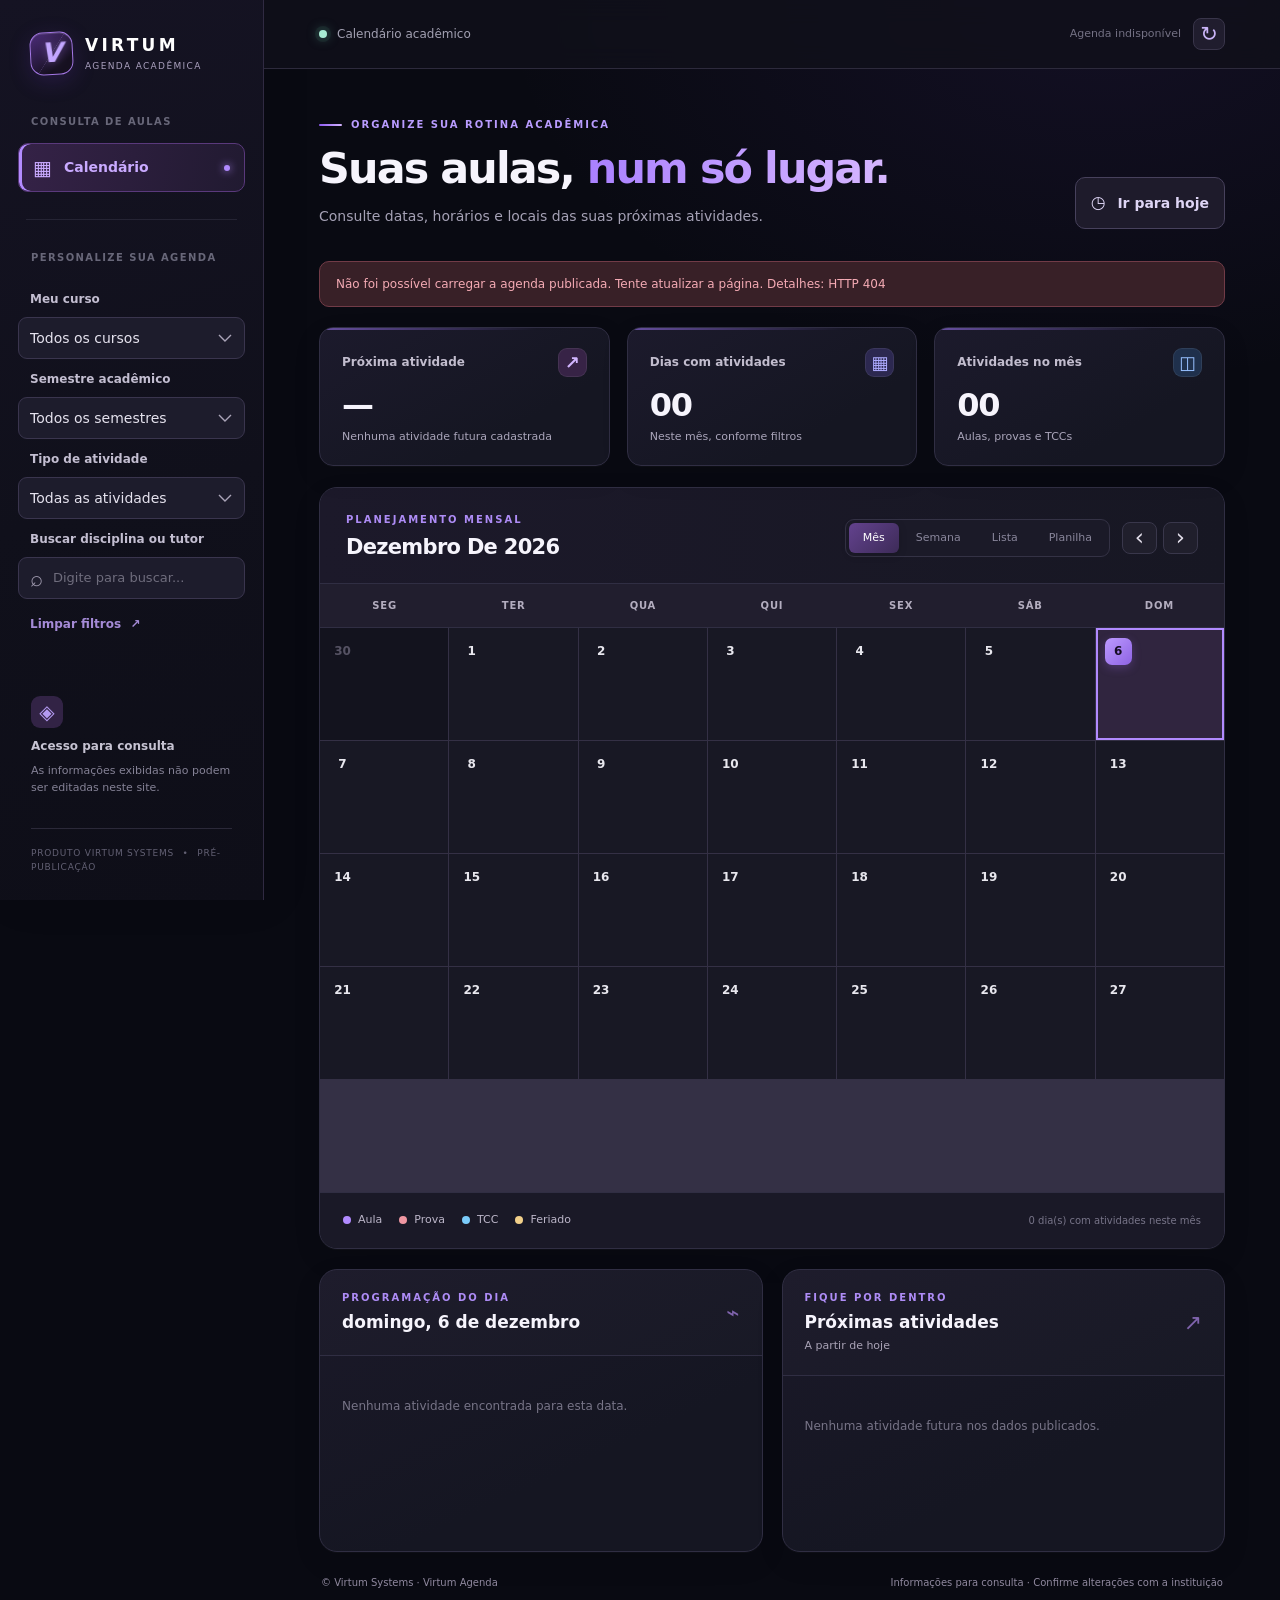
==== public/index.html @ 326546b8 "preparação para a publicação do site" ====
<!DOCTYPE html>
<html lang="pt-BR">
<head>
  <meta charset="UTF-8" />
  <meta name="viewport" content="width=device-width, initial-scale=1" />
  <meta name="theme-color" content="#10101c" />
  <meta name="description" content="Virtum Agenda: consulte suas aulas, provas e TCCs por curso, semestre e data." />
  <title>Virtum Agenda — Calendário Acadêmico</title>
  <link rel="stylesheet" href="assets/app.css?v=prepub-p1-20261112" />
  <script src="assets/app.js?v=prepub-p1-20261112" defer></script>
</head>
<body>
  <div class="app-shell">
    <aside class="sidebar">
      <a class="brand" href="./" aria-label="Virtum Agenda, início">
        <span class="brand-mark" aria-hidden="true"><span>V</span></span>
        <span class="brand-words"><strong>VIRTUM</strong><small>AGENDA ACADÊMICA</small></span>
      </a>
      <div class="side-caption">CONSULTA DE AULAS</div>
      <div class="nav-active"><span class="nav-icon">▦</span> Calendário <span class="nav-dot"></span></div>
      <div class="sidebar-divider"></div>
      <div class="side-caption">PERSONALIZE SUA AGENDA</div>
      <label class="field-label" for="curso">Meu curso</label>
      <select class="field-select" id="curso"><option value="">Todos os cursos</option></select>
      <label class="field-label" for="semestre">Semestre acadêmico</label>
      <select class="field-select" id="semestre"><option value="">Todos os semestres</option></select>
      <label class="field-label" for="tipo">Tipo de atividade</label>
      <select class="field-select" id="tipo">
        <option value="">Todas as atividades</option>
        <option value="aula">Aulas</option>
        <option value="prova">Provas</option>
        <option value="tcc">TCCs</option>
      </select>
      <label class="field-label" for="busca">Buscar disciplina ou tutor</label>
      <div class="search-wrap"><span aria-hidden="true">⌕</span><input id="busca" type="search" placeholder="Digite para buscar..." autocomplete="off" /></div>
      <button class="clear-filters" id="limpar" type="button">Limpar filtros <span>↗</span></button>
      <div class="sidebar-bottom">
        <div class="privacy-icon">◈</div>
        <strong>Acesso para consulta</strong>
        <span>As informações exibidas não podem ser editadas neste site.</span>
        <div class="powered">PRODUTO VIRTUM SYSTEMS <span>•</span> PRÉ-PUBLICAÇÃO</div>
      </div>
    </aside>

    <main class="main">
      <header class="topbar"><span><span class="live-indicator"></span> Calendário acadêmico</span><span class="topbar-right"><span id="atualizacao" role="status" aria-live="polite">Carregando agenda...</span><button type="button" id="atualizar-agora" class="refresh-btn" title="Atualizar agora" aria-label="Atualizar agenda agora">↻</button></span></header>
      <div class="content">
        <section class="intro">
          <div><div class="eyebrow"><span class="eyebrow-line"></span> ORGANIZE SUA ROTINA ACADÊMICA</div><h1>Suas aulas, <em>num só lugar.</em></h1><p>Consulte datas, horários e locais das suas próximas atividades.</p></div>
          <button class="today-btn" type="button" id="voltar-hoje"><span>◷</span> Ir para hoje</button>
        </section>
        <div id="demo-banner" class="demo-banner" hidden><span class="demo-symbol">ⓘ</span><span><strong>Modo demonstração.</strong> Esta versão de testes usa informações fictícias. Nenhum dado da faculdade foi publicado.</span></div>
        <div id="offline-banner" class="offline-banner" hidden role="status">Sem conexão no momento. Exibindo os últimos dados carregados nesta sessão.</div>
        <div id="error-banner" class="error-banner" hidden role="alert"></div>
        <section class="stats" aria-label="Resumo da agenda">
          <article class="stat"><div class="stat-title">Próxima atividade <span class="stat-icon purple">↗</span></div><div class="stat-value" id="proxima">—</div><div class="stat-sub" id="proxima-detalhe">Aguardando dados</div></article>
          <article class="stat"><div class="stat-title">Dias com atividades <span class="stat-icon violet">▦</span></div><div class="stat-value" id="dias-ativos">—</div><div class="stat-sub">Neste mês, conforme filtros</div></article>
          <article class="stat"><div class="stat-title">Atividades no mês <span class="stat-icon blue">◫</span></div><div class="stat-value" id="total-atividades">—</div><div class="stat-sub">Aulas, provas e TCCs</div></article>
        </section>
        <section class="calendar-card">
          <div class="calendar-toolbar">
            <div><div class="overline">PLANEJAMENTO MENSAL</div><h2 id="mes-titulo">Calendário</h2></div>
            <div class="calendar-controls">
              <div class="view-switch"><button type="button" class="active" data-view="calendario">Mês</button><button type="button" data-view="semana">Semana</button><button type="button" data-view="lista">Lista</button><button type="button" data-view="planilha">Planilha</button></div>
              <div class="month-nav"><button type="button" id="prev-month" aria-label="Mês anterior">‹</button><button type="button" id="next-month" aria-label="Próximo mês">›</button></div>
            </div>
          </div>
          <div id="calendar-container"><div class="weekdays"><span>SEG</span><span>TER</span><span>QUA</span><span>QUI</span><span>SEX</span><span>SÁB</span><span>DOM</span></div><div id="calendar-grid" class="calendar-grid" role="grid" aria-label="Calendário mensal"></div></div>
          <div id="week-container" class="week-container" hidden></div>
          <div id="list-container" class="list-container" hidden></div>
          <div id="sheet-container" class="sheet-container" hidden aria-label="Atividades em formato de planilha"></div>
          <div class="calendar-footer"><div class="legend"><span><i class="dot aula"></i> Aula</span><span><i class="dot prova"></i> Prova</span><span><i class="dot tcc"></i> TCC</span><span><i class="dot feriado"></i> Feriado</span></div><span id="month-info">Selecione um dia para ver detalhes</span></div>
        </section>
        <section class="bottom-panels">
          <article class="details-panel"><div class="panel-head"><div><div class="overline">PROGRAMAÇÃO DO DIA</div><h3 id="selected-title">Selecione uma data</h3></div><div class="panel-decoration">⌁</div></div><div id="day-details" class="day-details"><p class="muted">Selecione um dia com atividade.</p></div></article>
          <article class="upcoming-panel"><div class="panel-head"><div><div class="overline">FIQUE POR DENTRO</div><h3>Próximas atividades</h3><span class="upcoming-hint">A partir de hoje</span></div><div class="panel-decoration">↗</div></div><div id="upcoming" class="upcoming-list"><p class="muted">Aguardando dados...</p></div></article>
        </section>
        <footer class="footer"><span>© Virtum Systems · Virtum Agenda</span><span>Informações para consulta · Confirme alterações com a instituição</span></footer>
      </div>
    </main>
  </div>

  <dialog id="dia-dialog" class="disciplina-dialog" aria-labelledby="dia-titulo">
    <div class="disciplina-head"><div><p class="disciplina-eyebrow">TODAS AS ATIVIDADES DO DIA</p><h2 id="dia-titulo"></h2><p class="muted">Aulas, provas e TCCs de todos os tutores conforme os filtros gerais.</p></div><button id="dia-fechar" type="button" class="disciplina-close" aria-label="Fechar atividades do dia">✕</button></div>
    <div class="disciplina-toolbar"><span id="dia-contagem"></span><label for="dia-tutor-filtro">Tutor: <select id="dia-tutor-filtro" aria-label="Filtrar atividades por tutor"><option value="">Todos os tutores</option></select></label></div>
    <div id="dia-aulas" class="disciplina-aulas"></div>
  </dialog>
  <dialog id="disciplina-dialog" class="disciplina-dialog" aria-labelledby="disciplina-titulo">
    <div class="disciplina-head"><div><p class="disciplina-eyebrow">CRONOGRAMA DA DISCIPLINA</p><h2 id="disciplina-titulo"></h2><p id="disciplina-contexto" class="muted"></p></div><button id="disciplina-fechar" type="button" class="disciplina-close" aria-label="Fechar janela">✕</button></div>
    <div class="disciplina-toolbar"><span id="disciplina-contagem"></span><span>Somente leitura · Dados do Virtum Academy</span></div>
    <div id="disciplina-aulas" class="disciplina-aulas"></div>
  </dialog>
</body>
</html>
---- public/assets/app.css ----
:root{color-scheme:dark;--bg:#0b0b13;--side:#10101a;--surface:#151520;--surface2:#1b1b29;--stroke:#2c2b3b;--text:#f0eff8;--muted:#898899;--purple:#9f7aff;--deep-purple:#52329f;--blue:#76a6f7;--red:#f29ca2;--yellow:#f7cf7e;--radius:17px}*{box-sizing:border-box}body{margin:0;min-width:320px;background:var(--bg);color:var(--text);font:14px/1.5 Inter,ui-sans-serif,system-ui,-apple-system,"Segoe UI",sans-serif}button,input,select{font:inherit}button{cursor:pointer}button:focus-visible,input:focus-visible,select:focus-visible{outline:2px solid var(--purple);outline-offset:3px}[hidden]{display:none!important}.app-shell{display:flex;min-height:100vh}.sidebar{width:264px;flex:0 0 264px;background:var(--side);border-right:1px solid #242331;display:flex;flex-direction:column;padding:32px 18px 26px;min-height:100vh}.brand{display:flex;align-items:center;gap:12px;padding:0 12px 43px;text-decoration:none;color:#fff}.brand-mark{width:43px;height:43px;border:1px solid #6c4da8;border-radius:12px;background:radial-gradient(circle at 70% 15%,#6544a6,#20132e 75%);display:grid;place-items:center;font-size:27px;font-weight:900;font-style:italic;color:#c3a6ff;box-shadow:0 0 23px #8b58ef22}.brand-words{display:flex;flex-direction:column;line-height:1.15;letter-spacing:2.2px}.brand-words strong{font-size:17px;letter-spacing:3px}.brand-words small{margin-top:5px;color:#9b91af;font-size:9px;letter-spacing:1.35px}.side-caption{color:#686779;font-size:10px;font-weight:750;letter-spacing:1.4px;padding:0 13px;margin-bottom:14px}.nav-active{display:flex;align-items:center;gap:12px;padding:13px 14px;border-radius:10px;background:#281d3e;color:#c9aaff;font-weight:650;border:1px solid #45315c}.nav-icon{font-size:20px;line-height:1}.nav-dot{margin-left:auto;width:6px;height:6px;border-radius:100%;background:var(--purple);box-shadow:0 0 9px var(--purple)}.sidebar-divider{border-top:1px solid #252434;margin:27px 8px 30px}.field-label{display:block;font-size:12px;font-weight:650;color:#b9b7c5;margin:11px 12px 9px}.field-select,.search-wrap{width:100%;background:#1b1b28;border:1px solid #333144;color:#e5e2ee;border-radius:9px;min-height:42px;padding:0 11px;outline:none}.field-select{appearance:none;background-image:url("data:image/svg+xml,%3Csvg width='14' height='8' xmlns='http://www.w3.org/2000/svg'%3E%3Cpath d='m1 1 6 6 6-6' fill='none' stroke='%23aaa4b8' stroke-width='1.4'/%3E%3C/svg%3E");background-repeat:no-repeat;background-position:right 12px center;padding-right:31px}.search-wrap{display:flex;align-items:center;gap:8px}.search-wrap span{color:#9e98ad;font-size:22px}.search-wrap input{width:100%;background:transparent;border:0;color:#fff;min-height:40px;outline:none;font-size:12px}.search-wrap input::placeholder{color:#6f6d7d}.clear-filters{border:0;background:none;color:#a58bd7;text-align:left;padding:16px 12px;font-size:12px;font-weight:600}.clear-filters span{margin-left:5px}.sidebar-bottom{margin-top:auto;padding:20px 13px 0;display:flex;flex-direction:column;gap:7px;color:#858296}.privacy-icon{height:32px;width:32px;border-radius:9px;background:#322345;color:#b39af1;display:grid;place-items:center;font-size:20px;margin-bottom:2px}.sidebar-bottom strong{font-size:12px;color:#c6c3d2}.sidebar-bottom>span{font-size:11px;line-height:1.6}.powered{border-top:1px solid #2b2939;padding-top:18px;margin-top:24px;font-size:9px;letter-spacing:.75px;color:#626073}.powered span{padding:0 5px}.main{min-width:0;flex:1}.topbar{height:69px;border-bottom:1px solid #242331;display:flex;align-items:center;justify-content:space-between;padding:0 clamp(20px,4.3vw,70px);color:#a2a0b2;font-size:12px;background:#0e0e17}.topbar>span:first-child{display:flex;align-items:center;gap:10px}.live-indicator{width:8px;height:8px;border-radius:50%;display:inline-block;background:#9d7ff4;box-shadow:0 0 10px #af8cfa80}.topbar-right{font-size:11px;color:#747184}.content{max-width:1510px;margin:0 auto;padding:44px clamp(20px,4.3vw,70px) 20px}.intro{display:flex;gap:24px;align-items:flex-end;justify-content:space-between;margin-bottom:29px}.eyebrow,.overline{font-size:10px;letter-spacing:2px;font-weight:700;color:#9d7bf1}.intro h1{font-size:clamp(27px,3.35vw,43px);letter-spacing:-1.6px;line-height:1.2;margin:11px 0}.intro h1 em{font-style:normal;color:#ad8bff}.intro p{color:var(--muted);margin:0;font-size:13px}.today-btn{border:1px solid #47415c;border-radius:10px;background:#1e1b2b;color:#ded5f5;font-weight:650;padding:12px 15px;white-space:nowrap}.today-btn span{font-size:17px;padding-right:7px}.today-btn:hover,.month-nav button:hover,.view-switch button:hover{background:#2b2340}.demo-banner,.error-banner{display:flex;align-items:center;gap:12px;border-radius:10px;margin-bottom:20px;padding:13px 16px;background:#30291b;color:#eed6a9;border:1px solid #56432a;font-size:12px}.demo-symbol{font-size:20px}.error-banner{background:#382027;color:#f4aab4;border-color:#713b47}.stats{display:grid;grid-template-columns:repeat(3,minmax(0,1fr));gap:17px;margin-bottom:21px}.stat{border:1px solid var(--stroke);background:var(--surface);border-radius:14px;padding:20px 22px;min-width:0}.stat-title{display:flex;align-items:center;justify-content:space-between;color:#aaa8b8;font-weight:550;font-size:12px;gap:8px}.stat-icon{height:29px;width:29px;border-radius:9px;display:grid;place-items:center;font-size:18px}.stat-icon.purple{color:#d2b5ff;background:#372346}.stat-icon.violet{color:#aeabff;background:#2c2850}.stat-icon.blue{color:#97c0ff;background:#1f304c}.stat-value{font-size:29px;line-height:1.25;font-weight:750;margin-top:8px;letter-spacing:-1px}.stat-sub{font-size:11px;color:#898699;margin-top:4px;white-space:nowrap;overflow:hidden;text-overflow:ellipsis}.calendar-card,.details-panel,.upcoming-panel{border:1px solid var(--stroke);border-radius:var(--radius);background:var(--surface);overflow:hidden}.calendar-toolbar{display:flex;align-items:center;justify-content:space-between;gap:18px;padding:24px 26px 19px}.calendar-toolbar h2{margin:5px 0 0;font-size:21px;letter-spacing:-.55px;text-transform:capitalize}.calendar-controls{display:flex;align-items:center;gap:12px}.view-switch{border:1px solid #343245;border-radius:9px;padding:3px;display:flex;gap:2px;background:#1b1a28}.view-switch button{border:0;background:transparent;color:#89869b;padding:7px 14px;border-radius:6px;font-size:11px}.view-switch button.active{background:#44305e;color:#e6d7ff}.month-nav{display:flex;gap:6px}.month-nav button{height:32px;width:35px;border-radius:8px;border:1px solid #39374b;background:#201f2c;color:#e3dfeb;font-size:23px;line-height:1}.weekdays{display:grid;grid-template-columns:repeat(7,minmax(0,1fr));text-align:center;background:#1c1b2a;border-top:1px solid var(--stroke);border-bottom:1px solid var(--stroke)}.weekdays span{padding:14px 3px;color:#858397;font-size:10px;font-weight:750;letter-spacing:.8px}.calendar-grid{display:grid;grid-template-columns:repeat(7,minmax(0,1fr));grid-auto-rows:minmax(112px,auto);background:#2a2937;gap:1px}.day{background:#151520;padding:10px 9px 8px;min-width:0;border:0;display:flex;flex-direction:column;gap:5px;text-align:left;transition:background .15s;position:relative;color:#e8e7ee}.day:hover{background:#242234}.day.outside{background:#11111a;color:#555263}.day.selected{background:#29213c;box-shadow:inset 0 0 0 1px #8062bc}.day.today .day-num{background:#9d7cf4;color:#110f19}.day-num{display:grid;place-items:center;width:27px;height:27px;border-radius:7px;font-size:12px;font-weight:700}.day-entries{display:flex;flex-direction:column;gap:4px;min-width:0;width:100%}.event-chip{display:block;min-width:0;width:100%;overflow:hidden;text-overflow:ellipsis;white-space:nowrap;border-left:3px solid transparent;padding:3px 6px 3px 7px;border-radius:4px;font-size:10px;line-height:1.4;font-weight:620}.event-chip.aula{background:#302445;color:#c6a7ff;border-color:#a47df5}.event-chip.prova{background:#40272f;color:#f8b3b9;border-color:#eb8a97}.event-chip.tcc{background:#1d3542;color:#a4dafa;border-color:#69badf}.event-chip.feriado{background:#493d25;color:#f3d596;border-color:#d6b36b}.more-chip{font-size:10px;color:#9a95aa;padding-left:5px}.calendar-footer{min-height:56px;padding:12px 23px;display:flex;align-items:center;justify-content:space-between;gap:16px;border-top:1px solid var(--stroke);flex-wrap:wrap}.legend{display:flex;gap:17px;align-items:center;flex-wrap:wrap}.legend span{display:flex;align-items:center;gap:7px;font-size:10px;color:#a3a0b1}.dot{height:7px;width:7px;border-radius:50%;background:var(--purple);display:inline-block}.dot.prova{background:#ef96a1}.dot.tcc{background:#7acbfa}.dot.feriado{background:#f2d08a}#month-info{color:#777488;font-size:10px}.bottom-panels{display:grid;grid-template-columns:1fr 1fr;gap:19px;margin-top:20px}.panel-head{display:flex;justify-content:space-between;align-items:center;border-bottom:1px solid var(--stroke);padding:20px 22px}.panel-head h3{font-size:16px;margin:5px 0 0}.panel-decoration{font-size:22px;color:#8064ae}.day-details,.upcoming-list{padding:9px 19px 17px;min-height:175px}.muted{color:#777487;font-size:12px;padding:20px 3px}.item{padding:14px 4px;display:flex;align-items:flex-start;gap:12px}.item+.item{border-top:1px solid #292735}.item-icon{display:grid;place-items:center;width:34px;height:34px;flex:0 0 34px;border-radius:10px;background:#322641;color:#cba8ff;font-size:15px;font-weight:bold}.item-icon.prova{background:#45252e;color:#fab2bc}.item-icon.tcc{background:#233c46;color:#a4e6ff}.item-body{min-width:0;flex:1}.item-title{font-weight:700;font-size:12px;color:#f2f0f7;line-height:1.4}.item-meta{color:#8c899c;font-size:11px;margin-top:3px;line-height:1.55}.item-tag{display:inline-block;border:1px solid #463954;border-radius:5px;color:#b9a1e4;padding:2px 6px;margin-top:6px;font-size:10px}.item-action{border:0;background:transparent;color:#a58add;padding:4px;line-height:1;font-size:19px}.upcoming-date{font-weight:700;color:#a792da;white-space:nowrap;font-size:11px}.list-container{min-height:200px;padding:0 23px 20px}.list-date{padding:15px 3px 6px;font-size:11px;letter-spacing:1px;font-weight:800;color:#a78ddd;text-transform:uppercase}.list-date+div{border-top:0}.list-container .item{border-bottom:1px solid #292735;padding:14px 4px}.empty{text-align:center;color:#8d8a9c;font-size:12px;padding:45px 10px}.empty strong{display:block;color:#c1bdcf;margin-top:7px;font-size:13px}.footer{display:flex;justify-content:space-between;gap:20px;padding:23px 2px 4px;font-size:10px;color:#5e5b70}@media(max-width:1190px){.sidebar{width:225px;flex-basis:225px}.content{padding:30px 24px 18px}.topbar{padding:0 24px}.calendar-grid{grid-auto-rows:minmax(103px,auto)}.stat{padding:17px}.bottom-panels{gap:13px}}@media(max-width:850px){.app-shell{display:block}.sidebar{width:auto;min-height:0;padding:15px 20px;display:grid;grid-template-columns:repeat(4,minmax(0,1fr));gap:10px;align-items:end}.brand{grid-column:1/-1;padding:3px 0 9px}.nav-active,.side-caption,.sidebar-divider,.sidebar-bottom,.clear-filters{display:none}.field-label{display:none}.field-select,.search-wrap{width:100%}.topbar{height:50px}.content{padding:25px 18px}.intro h1{font-size:31px}.calendar-grid{grid-auto-rows:minmax(99px,auto)}}@media(max-width:610px){.sidebar{grid-template-columns:repeat(2,minmax(0,1fr))}.topbar-right{font-size:9px}.intro{align-items:flex-start}.intro h1{font-size:27px;letter-spacing:-.8px}.intro p{font-size:12px}.today-btn{padding:9px 9px;font-size:11px}.stats{grid-template-columns:repeat(3,minmax(0,1fr));gap:7px}.stat{padding:12px 10px}.stat-title{font-size:10px}.stat-icon{display:none}.stat-value{font-size:22px}.stat-sub{white-space:normal;font-size:10px;line-height:1.3}.calendar-toolbar{padding:19px 13px 15px;gap:8px}.calendar-toolbar h2{font-size:17px}.calendar-controls{gap:6px}.month-nav button{width:27px;height:29px}.view-switch button{padding:6px 8px}.weekdays span{font-size:9px;padding:12px 0}.calendar-grid{grid-auto-rows:minmax(67px,auto)}.day{padding:5px 3px;gap:3px}.day-num{height:23px;width:23px;font-size:10px}.event-chip{font-size:9px;padding:2px 3px;border-left-width:2px}.more-chip{font-size:9px}.bottom-panels{grid-template-columns:1fr}.calendar-footer{padding:12px 10px}.legend{gap:8px}.footer{flex-direction:column;gap:5px}.demo-banner{font-size:11px}}

/* HF3: polimento de usabilidade, foco e responsividade */
.topbar-right{display:flex;align-items:center;gap:12px;min-width:0}
#atualizacao{overflow:hidden;text-overflow:ellipsis;white-space:nowrap}
.refresh-btn{border:1px solid #39354a;border-radius:8px;background:#201d2e;color:#c9b4f7;width:32px;height:32px;flex:0 0 32px;font-size:21px;line-height:1;transition:background .15s}
.refresh-btn:hover{background:#332849}.refresh-btn.refreshing{opacity:.55;cursor:wait}
.offline-banner{border:1px solid #65522e;background:#32291b;color:#f0d8a6;border-radius:10px;padding:12px 15px;margin-bottom:18px;font-size:12px}
.day:focus-visible,.item-action:focus-visible,.refresh-btn:focus-visible{outline:2px solid #c8a9ff;outline-offset:-2px}
.item-action:hover{background:#322842;border-radius:7px}
.day.selected .day-num{font-weight:900}
@media(max-width:610px){.topbar-right{gap:5px;max-width:54%}.refresh-btn{width:29px;height:29px;flex-basis:29px}.calendar-grid{grid-auto-rows:minmax(72px,auto)}.day-entries{gap:2px}.event-chip{font-size:0;line-height:0;height:5px;width:19px;border:0;border-radius:5px;padding:0;background:#a47df5}.event-chip.prova{background:#eb8a97}.event-chip.tcc{background:#69badf}.event-chip.feriado{background:#d6b36b}.more-chip{font-size:9px}.day.selected{box-shadow:inset 0 0 0 2px #a58af5}.item-action{min-width:36px;min-height:36px}}
@media(prefers-reduced-motion:reduce){*,*::before,*::after{transition:none!important;animation:none!important}}


/* Fase 2 — identidade visual e refinamento de superfícies, sem alterar o funcionamento */
:root{--bg:#090a12;--side:#10101c;--surface:#151622;--surface2:#1c1d2c;--stroke:#302e43;--purple:#b18aff;--text:#f6f4fc;--muted:#a5a1b5;--radius:18px}
html{scroll-behavior:smooth}body{background:radial-gradient(ellipse 55% 28% at 86% 0%,rgba(93,55,166,.12),transparent 85%),var(--bg);-webkit-font-smoothing:antialiased}
.sidebar{background:linear-gradient(165deg,#151323 0%,#10101b 55%,#0e0e18 100%);border-right-color:#302a42;box-shadow:8px 0 40px #00000014}
.brand{padding-bottom:39px}.brand-mark{position:relative;isolation:isolate;overflow:hidden;border:1px solid #a477e5;background:linear-gradient(145deg,#4d2d7b,#161020 75%);box-shadow:0 6px 22px #6d3bc036,inset 0 1px #ffffff27;border-radius:13px;transform:rotate(-3deg)}.brand-mark::before{content:"";position:absolute;inset:-18px 20px;transform:rotate(35deg);background:linear-gradient(90deg,transparent,#c5a5ff3b,transparent);z-index:-1}.brand-mark span{filter:drop-shadow(0 0 5px #bd96ff55)}
.brand-words strong{font-weight:850;letter-spacing:3.3px}.brand-words small{color:#aaa0be}.nav-active{background:linear-gradient(100deg,#352247,#211a31);border-color:#5a397c;box-shadow:inset 3px 0 #b38bff}
.field-label{color:#c3bed1}.field-select,.search-wrap{border-color:#3a354e;background-color:#1d1c2c;transition:border-color .18s,box-shadow .18s,background-color .18s}.field-select:hover,.search-wrap:hover{border-color:#675381}.field-select:focus,.search-wrap:focus-within{border-color:#aa85e8;box-shadow:0 0 0 3px #9f78ff20}.search-wrap input{font-size:13px}.clear-filters{transition:color .15s,transform .15s}.clear-filters:hover{color:#e0cfff;transform:translateX(3px)}
.topbar{background:#10101bcf;backdrop-filter:blur(12px);border-color:#2d2a3c}.live-indicator{background:#a7ebd3;box-shadow:0 0 0 4px #64b89c16,0 0 12px #73dbb588}.refresh-btn{transition:background .2s,transform .2s}.refresh-btn:hover{transform:rotate(25deg);background:#3d2b55}
.content{padding-top:48px}.intro{position:relative;margin-bottom:32px}.eyebrow{display:flex;align-items:center;gap:9px;color:#b99cff}.eyebrow-line{width:23px;height:2px;border-radius:3px;background:linear-gradient(90deg,#8e5bf2,#d4b5ff)}.intro h1{font-weight:800;letter-spacing:-1.9px}.intro h1 em{background:linear-gradient(95deg,#a980ff,#d7b7ff);background-clip:text;-webkit-background-clip:text;color:transparent}.intro p{font-size:14px;line-height:1.65}.today-btn{transition:background .18s,transform .18s,border-color .18s}.today-btn:hover{transform:translateY(-2px);border-color:#8c68b9}
.stat,.calendar-card,.details-panel,.upcoming-panel{box-shadow:0 10px 28px #00000018,0 1px 0 #ffffff06;transition:border-color .2s,box-shadow .2s}.stat{background:linear-gradient(150deg,#1c1a2c,#151622 70%);position:relative;overflow:hidden}.stat::before{content:"";position:absolute;inset:0 0 auto;height:2px;background:linear-gradient(90deg,#9872ed99,transparent 75%)}.stat:hover{border-color:#5c4779;box-shadow:0 13px 30px #00000029}.stat-title{color:#c2bdce}.stat-value{font-size:32px;font-weight:800;letter-spacing:-1.25px}.stat-sub{color:#aaa5ba}.stat-icon{border:1px solid #ffffff12}
.calendar-card{background:#171723}.calendar-toolbar{background:linear-gradient(90deg,#1c192a,#171723)}.calendar-toolbar h2{font-weight:750;letter-spacing:-.7px}.overline{color:#ae8cf6}.view-switch button,.month-nav button{transition:background .16s,color .16s,transform .16s}.view-switch button.active{background:linear-gradient(135deg,#63428e,#3d2b58);box-shadow:0 2px 9px #00000026;color:#fff}.month-nav button:hover{transform:translateY(-1px)}
.weekdays{background:#211e2e}.weekdays span{color:#b3adbf}.calendar-grid{background:#343045}.day{background:#181824;transition:background .15s,box-shadow .15s}.day.outside{background:#13131e}.day:hover{background:#28243a}.day.selected{background:#30253f;box-shadow:inset 0 0 0 2px #b18aff}.day.today .day-num{background:linear-gradient(135deg,#bc9aff,#8e63e4);color:#160d25;box-shadow:0 3px 10px #9d6deb44}.event-chip{border-radius:5px;transition:filter .15s}.day:hover .event-chip{filter:brightness(1.13)}.calendar-footer{background:#1a1927}.legend span{font-size:11px;color:#bcb6c9}.dot{width:8px;height:8px}
.details-panel,.upcoming-panel{background:linear-gradient(155deg,#1b1929,#151622 65%)}.panel-head{background:#ffffff03}.panel-head h3{font-size:17px}.item-title{font-size:13px}.item-meta{color:#aaa4b7}.item-icon{border:1px solid #ffffff0e}.list-date{color:#c4a6ff}.footer{color:#90899f}
@media(min-width:851px){.sidebar{position:sticky;top:0;height:100vh;overflow-y:auto;scrollbar-width:thin;scrollbar-color:#49375e transparent}}
@media(max-width:850px){.sidebar{background:linear-gradient(120deg,#171427,#10101b);border-bottom:1px solid #393149}.brand{padding-bottom:12px}.content{padding-top:29px}.stat-value{font-size:28px}}
@media(max-width:610px){.sidebar{padding:16px 15px;gap:9px}.brand{grid-column:1/-1}.brand-mark{width:38px;height:38px}.brand-words strong{font-size:15px}.topbar{padding:0 15px}.content{padding:25px 13px 20px}.intro{flex-wrap:wrap;gap:14px;margin-bottom:23px}.intro h1{font-size:29px;line-height:1.17;letter-spacing:-1.1px}.intro p{font-size:12px}.today-btn{padding:10px 13px}.stats{gap:8px}.stat{padding:12px 10px;border-radius:12px}.stat-value{font-size:23px}.stat-sub{font-size:10px}.calendar-card,.details-panel,.upcoming-panel{border-radius:14px}.calendar-toolbar{flex-wrap:wrap;align-items:center}.calendar-controls{margin-left:auto}.calendar-grid{grid-auto-rows:minmax(74px,auto)}.day{padding:6px 4px}.day-num{width:25px;height:25px;font-size:11px}.day.today .day-num{border-radius:8px}.event-chip{height:6px;width:21px}.calendar-footer{gap:9px}.legend{gap:12px}.panel-head{padding:17px 18px}.day-details,.upcoming-list{padding:7px 15px 14px}.footer{line-height:1.5}}
@media(max-width:370px){.calendar-toolbar h2{font-size:16px}.view-switch button{padding:6px 7px}.month-nav button{width:26px}.stats{grid-template-columns:1fr 1fr}.stat:first-child{grid-column:1/-1}.stat:first-child .stat-sub{white-space:nowrap}}
@media(prefers-reduced-motion:reduce){html{scroll-behavior:auto}}

/* Fase 3: consulta acadêmica por semana */
.week-container{padding:16px;display:grid;grid-template-columns:repeat(2,minmax(0,1fr));gap:12px}
.week-day{border:1px solid #373149;border-radius:12px;background:#1b1a29;min-width:0;overflow:hidden}
.week-day.is-today{border-color:#aa85e8;box-shadow:inset 0 0 0 1px #805db2}
.week-day-head{display:flex;justify-content:space-between;gap:8px;align-items:center;width:100%;padding:12px 14px;border:0;border-bottom:1px solid #332e43;background:#262138;color:#ede5ff;text-align:left;font-weight:700;text-transform:capitalize}
.week-day-head strong{font-size:11px;color:#c6a9f5;white-space:nowrap}
.week-day .item{margin:0 10px;padding:11px 2px;border-bottom:1px solid #302d3e}
.week-day .item:last-child{border-bottom:0}
.week-empty,.week-holiday{padding:10px 14px;margin:0;font-size:12px;color:#aaa4b7}
.week-holiday{color:#f7cf7e}
.upcoming-hint{display:block;color:#aaa4b7;font-size:11px;margin-top:3px}
@media(max-width:680px){.week-container{grid-template-columns:1fr;padding:10px;gap:9px}.week-day-head{padding:10px 12px}.week-day .item{padding:10px 2px}}

/* v0.2.6: planilha acadêmica, somente consulta */
.view-switch{display:flex;flex-wrap:wrap;gap:3px}
.sheet-container{padding:0 0 14px;min-width:0}
.sheet-intro{display:flex;align-items:center;justify-content:space-between;gap:10px;flex-wrap:wrap;padding:16px 20px;color:#d8c9f7}
.sheet-intro strong{font-size:13px}
.sheet-intro span{font-size:11px;color:#a9a4b8}
.sheet-scroll{overflow:auto;max-width:100%;scrollbar-color:#55436e #191726;outline-offset:-3px}
.sheet-scroll:focus-visible{outline:2px solid #ae8aff}
.sheet-table{border-collapse:separate;border-spacing:0;width:100%;min-width:1180px;font-size:12px;line-height:1.4}
.sheet-table th{position:sticky;top:0;z-index:2;background:#2a233b;color:#d8c8ff;text-align:left;font-size:11px;letter-spacing:.3px;padding:12px 13px;border-bottom:1px solid #5b4875;white-space:nowrap}
.sheet-table td{padding:11px 13px;vertical-align:top;border-bottom:1px solid #2f2b3d;color:#c6c2d2;max-width:270px;overflow-wrap:anywhere}
.sheet-table tbody tr:nth-child(even){background:#ffffff04}
.sheet-table tbody tr:hover{background:#392b4a70}
.sheet-table td:first-child{font-weight:700;color:#e7d8ff;white-space:nowrap}
.sheet-table td:nth-child(2){white-space:nowrap}
.sheet-table .sheet-main{color:#f1eafc;font-weight:650;min-width:190px}
.sheet-table .sheet-prova .sheet-main{border-left:3px solid #f29ca2}
.sheet-table .sheet-tcc .sheet-main{border-left:3px solid #f7cf7e}
.sheet-table .sheet-aula .sheet-main{border-left:3px solid #9f7aff}
.sheet-table .sheet-holiday td{background:#3c322550;color:#f7cf7e}
.sheet-ics{white-space:nowrap;background:#342749;border:1px solid #5a4479;border-radius:7px;color:#e4d4ff;padding:5px 9px;font-size:11px}
.sheet-ics:hover{background:#493261}
@media(max-width:610px){.sheet-intro{padding:12px 14px}.sheet-table{font-size:11px}.sheet-table th,.sheet-table td{padding:9px 10px}.view-switch{gap:2px}.view-switch button{padding:6px 8px}}

/* v0.2.7: consulta interativa de disciplinas */
[data-disciplina-id]{cursor:pointer}
[data-disciplina-id]:focus-visible{outline:2px solid #b39aff;outline-offset:2px}
.disciplina-dialog{border:1px solid #58477e;border-radius:20px;background:#171426;color:#f4efff;width:min(780px,calc(100vw - 28px));max-height:min(85vh,850px);padding:0;box-shadow:0 26px 100px #000a}
.disciplina-dialog::backdrop{background:#080510bd;backdrop-filter:blur(5px)}
.disciplina-head{display:flex;justify-content:space-between;gap:16px;padding:24px 24px 12px}
.disciplina-head h2{font-size:clamp(19px,3vw,27px);margin:4px 0 8px;color:#fff}
.disciplina-eyebrow{color:#bba2ff;font-size:11px;font-weight:800;letter-spacing:.12em;margin:0}
.disciplina-close{background:#30283f;border:1px solid #594a73;border-radius:10px;color:#fff;width:36px;height:36px;cursor:pointer;flex-shrink:0}
.disciplina-toolbar{display:flex;flex-wrap:wrap;justify-content:space-between;gap:8px;color:#bcb1d0;font-size:12px;padding:12px 24px;border-block:1px solid #3c3451}
.disciplina-aulas{padding:18px 24px 26px;display:grid;gap:10px;overflow-y:auto}
.disciplina-aula{--tutor-color:#796a9c;border:1px solid #403754;border-left:5px solid var(--tutor-color);background:#231e33;border-radius:12px;padding:13px 15px}
.disciplina-aula-top{display:flex;flex-wrap:wrap;justify-content:space-between;gap:8px;font-size:14px}
.disciplina-aula-top span,.disciplina-aula-desc{color:#c6bdd8;font-size:12px}
.disciplina-aula-desc{margin-top:6px}
.disciplina-tutor{display:flex;align-items:center;gap:7px;margin-top:10px;font-size:12px;color:#e6dafa}
.disciplina-cor{width:10px;height:10px;border-radius:50%;background:#796a9c;display:inline-block}
@media(max-width:560px){.disciplina-head{padding:18px 16px 10px}.disciplina-toolbar{padding:12px 16px}.disciplina-aulas{padding:14px 16px 20px}}

/* v0.2.9: filtro opcional na janela de atividades do dia */
#dia-tutor-filtro{background:#30283f;color:#f4efff;border:1px solid #594a73;border-radius:8px;padding:7px 10px;max-width:100%;font:inherit}
#dia-dialog .disciplina-toolbar{align-items:center}
#dia-dialog .disciplina-toolbar label{display:flex;align-items:center;gap:9px;flex-wrap:wrap}
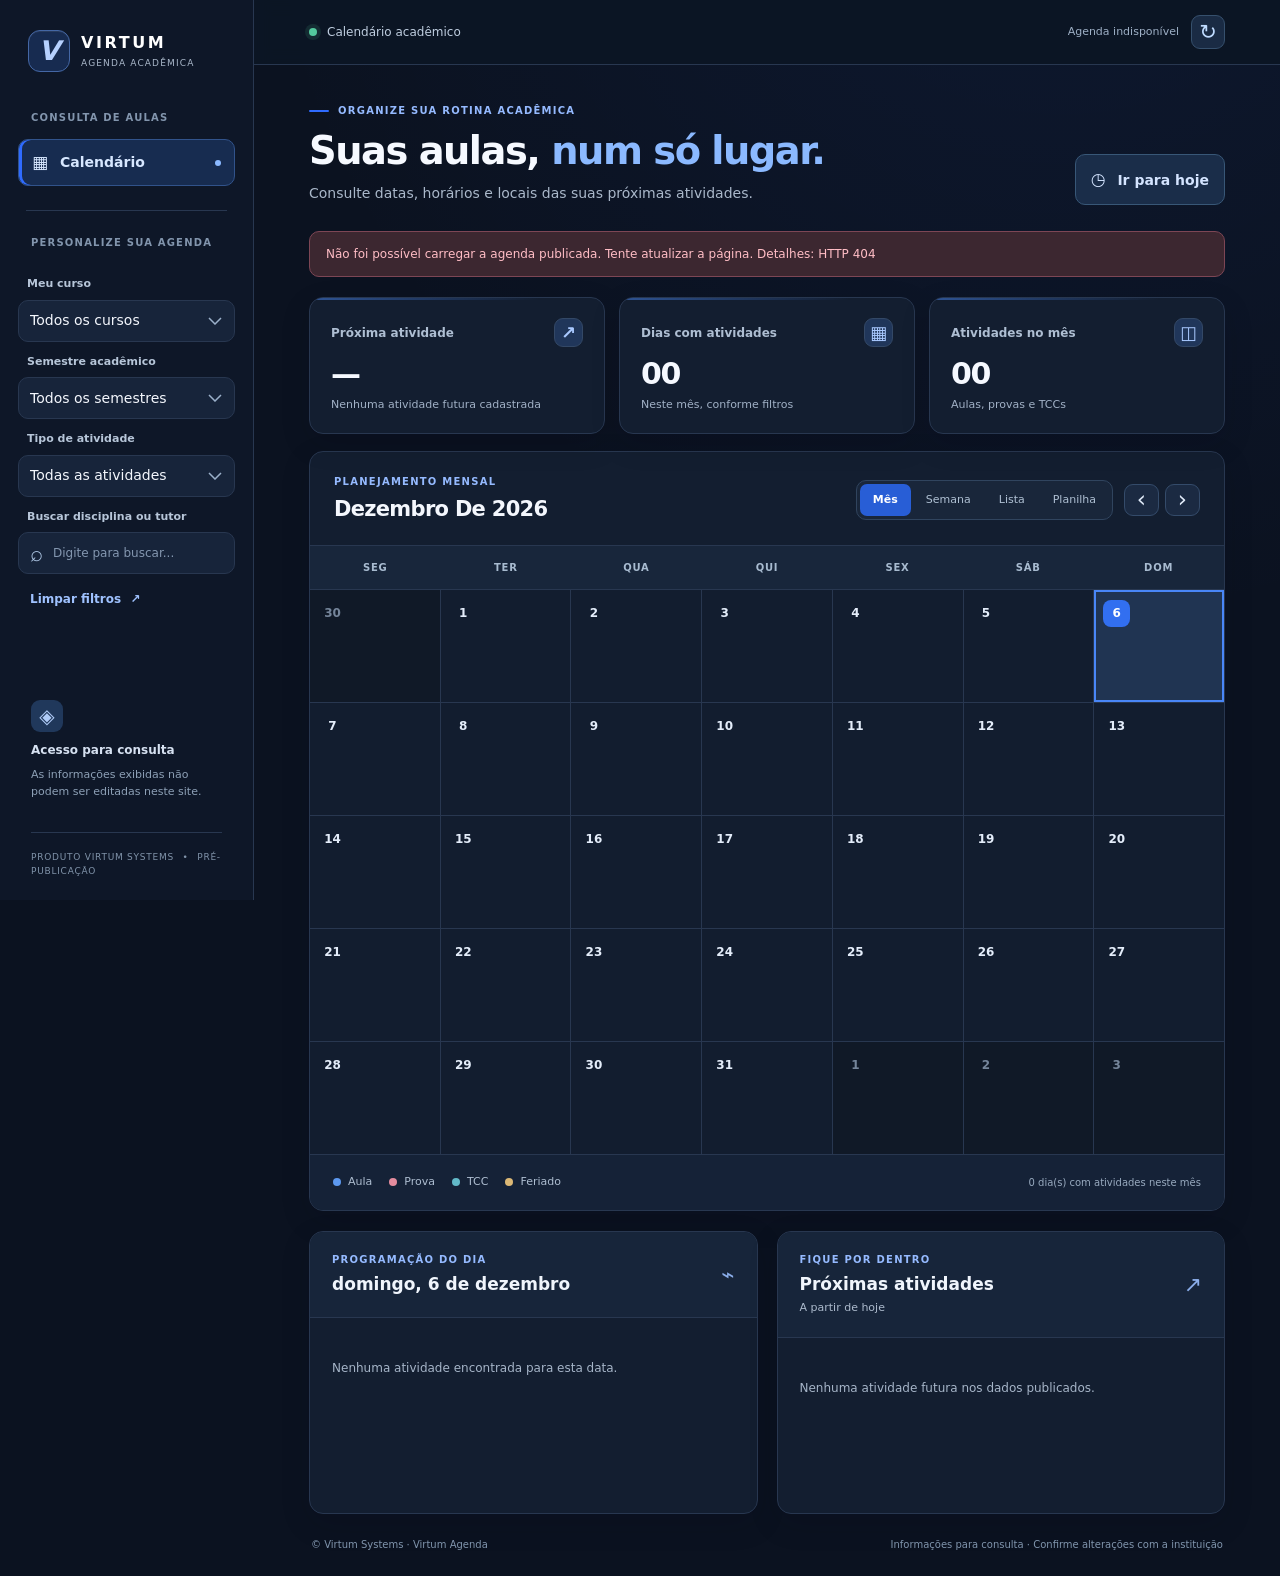
==== commit 726c9d28: "Melhorando a identidade visual" ====
--- a/public/index.html
+++ b/public/index.html
@@ -3,11 +3,12 @@
 <head>
   <meta charset="UTF-8" />
   <meta name="viewport" content="width=device-width, initial-scale=1" />
-  <meta name="theme-color" content="#10101c" />
+  <meta name="theme-color" content="#0b1220" />
   <meta name="description" content="Virtum Agenda: consulte suas aulas, provas e TCCs por curso, semestre e data." />
   <title>Virtum Agenda — Calendário Acadêmico</title>
   <link rel="stylesheet" href="assets/app.css?v=prepub-p1-20261112" />
   <script src="assets/app.js?v=prepub-p1-20261112" defer></script>
+  <link rel="stylesheet" href="assets/virtum-premium-a.css?v=20261116-a1" data-virtum-fase="A" />
 </head>
 <body>
   <div class="app-shell">
--- a/public/assets/virtum-premium-a.css
+++ b/public/assets/virtum-premium-a.css
@@ -0,0 +1,353 @@
+/*
+ * VIRTUM AGENDA | PREMIUM | FASE A — Base visual
+ * Versao 1.0 / 2026-11-16
+ * Tema sobreposto ao CSS atual. Nenhum seletor altera a logica da agenda.
+ * Azul Virtum: #2F6BFF
+ */
+:root {
+  color-scheme: dark;
+  --va-primary: #2f6bff;
+  --va-primary-hover: #1f57e7;
+  --va-primary-light: #8bb9ff;
+  --va-primary-subtle: #172c50;
+  --va-bg: #0b1220;
+  --va-sidebar: #0e1728;
+  --va-surface: #131e30;
+  --va-surface-2: #19263b;
+  --va-surface-hover: #20324b;
+  --va-border: #283750;
+  --va-border-strong: #385576;
+  --va-text: #f4f7fd;
+  --va-muted: #aab8ca;
+  --va-radius: 14px;
+  --va-shadow: 0 10px 30px rgb(1 8 22 / 13%);
+  --va-fast: 150ms ease;
+  /* Compatibilidade com variaveis utilizadas no tema original */
+  --bg: var(--va-bg);
+  --side: var(--va-sidebar);
+  --surface: var(--va-surface);
+  --surface2: var(--va-surface-2);
+  --stroke: var(--va-border);
+  --text: var(--va-text);
+  --muted: var(--va-muted);
+  --purple: var(--va-primary);
+  --deep-purple: #183b80;
+  --blue: var(--va-primary-light);
+  --radius: var(--va-radius);
+}
+
+html { scroll-behavior: smooth; }
+body {
+  background: radial-gradient(circle at 83% -12%, rgba(47,107,255,.075), transparent 40%), var(--va-bg);
+  color: var(--va-text);
+  font-family: Inter, "Segoe UI Variable", "Segoe UI", system-ui, -apple-system, sans-serif;
+  -webkit-font-smoothing: antialiased;
+}
+button, input, select { font-family: inherit; }
+button:focus-visible, input:focus-visible, select:focus-visible,
+.day:focus-visible, [data-disciplina-id]:focus-visible, .sheet-scroll:focus-visible {
+  outline: 2px solid var(--va-primary-light);
+  outline-offset: 2px;
+}
+::selection { color: #fff; background: #2456bd; }
+
+/* Navegacao lateral: menos decoracao, ritmo de 8px, destaque firme */
+.sidebar {
+  width: 254px; flex-basis: 254px;
+  background: var(--va-sidebar);
+  border-right: 1px solid var(--va-border);
+  box-shadow: none;
+  padding: 30px 18px 22px;
+}
+.brand { gap: 11px; padding: 0 10px 38px; }
+.brand-mark {
+  width: 42px; height: 42px;
+  background: #172b50;
+  border: 1px solid #4467a5;
+  color: #b6d1ff;
+  border-radius: 12px;
+  transform: none;
+  box-shadow: inset 0 1px rgba(255,255,255,.08);
+}
+.brand-mark::before { background: linear-gradient(90deg, transparent, rgba(144,184,255,.08), transparent); }
+.brand-mark span { filter: none; }
+.brand-words strong { font-size: 16px; letter-spacing: 2.6px; font-weight: 800; }
+.brand-words small { color: var(--va-muted); letter-spacing: 1.15px; }
+.side-caption { color: #8295ad; font-size: 10px; letter-spacing: 1.2px; }
+.nav-active {
+  background: var(--va-primary-subtle);
+  border: 1px solid #31538b;
+  color: #d7e7ff;
+  border-radius: 10px;
+  box-shadow: inset 3px 0 var(--va-primary);
+  padding: 12px 13px;
+}
+.nav-icon { font-size: 17px; }
+.nav-dot { background: var(--va-primary-light); box-shadow: none; }
+.sidebar-divider { border-color: var(--va-border); margin-block: 24px; }
+.field-label { font-size: 11px; color: #b7c6d9; margin: 12px 9px 7px; }
+.field-select, .search-wrap {
+  color: var(--va-text);
+  background-color: #17243a;
+  border: 1px solid var(--va-border);
+  border-radius: 10px;
+  min-height: 42px;
+  transition: border-color var(--va-fast), background-color var(--va-fast), box-shadow var(--va-fast);
+}
+.field-select { background-image: url("data:image/svg+xml,%3Csvg width='14' height='8' xmlns='http://www.w3.org/2000/svg'%3E%3Cpath d='m1 1 6 6 6-6' fill='none' stroke='%239bb0ca' stroke-width='1.5'/%3E%3C/svg%3E"); }
+.field-select:hover, .search-wrap:hover { border-color: #55759a; }
+.field-select:focus, .search-wrap:focus-within {
+  background-color: #1a2a44;
+  border-color: var(--va-primary);
+  box-shadow: 0 0 0 3px rgb(47 107 255 / 15%);
+}
+.search-wrap span { color: #adc5e3; }
+.search-wrap input { color: var(--va-text); font-size: 12px; }
+.search-wrap input::placeholder { color: #8497b0; }
+.clear-filters { color: #9fc2ff; border-radius: 7px; }
+.clear-filters:hover { color: #d8e8ff; transform: none; }
+.sidebar-bottom { color: #8da0b6; }
+.sidebar-bottom strong { color: #d6e1f1; }
+.privacy-icon { background: #20385b; color: #afcbf7; }
+.powered { color: #8194aa; border-color: var(--va-border); }
+
+/* Cabecalho: leitura de status sem competir com a agenda */
+.topbar {
+  height: 65px;
+  background: rgba(12,22,37,.94);
+  border-bottom: 1px solid var(--va-border);
+  backdrop-filter: blur(8px);
+  color: #bfcee0;
+  font-size: 12px;
+}
+.live-indicator { background: #53c89d; box-shadow: 0 0 0 4px rgb(83 200 157 / 12%); }
+.topbar-right { color: #9eb0c6; }
+.refresh-btn {
+  border: 1px solid #36506d;
+  color: #bfdbff;
+  background: #1a2b44;
+  border-radius: 9px;
+  width: 34px; height: 34px; flex-basis: 34px;
+}
+.refresh-btn:hover { transform: none; background: #264164; border-color: #588ac1; }
+
+/* Titulo e acao principal */
+.content { max-width: 1620px; padding-top: 38px; }
+.intro { margin-bottom: 26px; }
+.eyebrow, .overline { color: #95baff; font-weight: 700; letter-spacing: 1.25px; }
+.eyebrow-line { background: var(--va-primary); height: 2px; width: 20px; }
+.intro h1 {
+  color: #f6f9ff;
+  font-size: clamp(29px, 3vw, 40px);
+  letter-spacing: -1.5px;
+  font-weight: 760;
+  margin: 10px 0 8px;
+}
+.intro h1 em {
+  color: var(--va-primary-light);
+  background: none;
+  -webkit-text-fill-color: currentColor;
+}
+.intro p { color: var(--va-muted); }
+.today-btn {
+  background: #1a2d49;
+  border: 1px solid #385777;
+  color: #d4e4ff;
+  border-radius: 10px;
+  box-shadow: none;
+}
+.today-btn:hover { transform: none; background: #233e63; border-color: #587fae; }
+
+/* Cartoes: superficies planas e contorno suave */
+.stat, .calendar-card, .details-panel, .upcoming-panel {
+  background: var(--va-surface);
+  border: 1px solid var(--va-border);
+  border-radius: var(--va-radius);
+  box-shadow: var(--va-shadow);
+}
+.stats { gap: 14px; margin-bottom: 17px; }
+.stat { padding: 20px 21px; }
+.stat::before { background: linear-gradient(90deg, #447fe6 0, transparent 78%); height: 2px; opacity: .55; }
+.stat:hover { border-color: var(--va-border-strong); box-shadow: var(--va-shadow); }
+.stat-title { color: #aebed2; font-size: 12px; }
+.stat-value { color: #f6f9ff; font-size: 30px; font-weight: 760; }
+.stat-sub { color: #a1b1c6; }
+.stat-icon { border: 1px solid #334866; }
+.stat-icon.purple, .stat-icon.violet, .stat-icon.blue {
+  color: #a9c9ff;
+  background: #20365a;
+}
+
+/* Calendario / alternancia de visualizacao */
+.calendar-card { overflow: hidden; }
+.calendar-toolbar { background: transparent; padding: 22px 24px 19px; }
+.calendar-toolbar h2 { font-size: 21px; font-weight: 730; color: #f4f7fd; }
+.calendar-controls { gap: 11px; }
+.view-switch {
+  background: #19263a;
+  border: 1px solid #30445e;
+  border-radius: 10px;
+  gap: 2px;
+  padding: 3px;
+}
+.view-switch button {
+  color: #afc0d3;
+  border-radius: 7px;
+  font-size: 11px;
+  padding: 8px 13px;
+  transition: color var(--va-fast), background-color var(--va-fast);
+}
+.view-switch button:hover { background: #293d58; color: #e7f1ff; }
+.view-switch button.active {
+  background: #285ed6;
+  color: #fff;
+  box-shadow: none;
+  font-weight: 700;
+}
+.month-nav button {
+  background: #1b2a42;
+  border: 1px solid #344b6a;
+  color: #e1ebf9;
+  border-radius: 9px;
+}
+.month-nav button:hover { transform: none; background: #294467; }
+.weekdays { background: #18263b; border-color: var(--va-border); }
+.weekdays span { color: #a8bbd0; font-weight: 730; }
+.calendar-grid { background: var(--va-border); }
+.day {
+  background: #121d2f;
+  color: #e4edfa;
+  transition: background-color var(--va-fast), box-shadow var(--va-fast);
+}
+.day.outside { background: #101927; color: #75859a; }
+.day:hover { background: #1b2c44; }
+.day.selected { background: #203452; box-shadow: inset 0 0 0 2px #4986f7; }
+.day.today .day-num { background: #326ff0; color: #fff; box-shadow: none; }
+.day-num { border-radius: 8px; }
+.event-chip { border-radius: 5px; transition: filter var(--va-fast); }
+/* Tipos academicos preservam codificacao propria; cores dos tutores sao mantidas no modal. */
+.event-chip.aula { background: #213a5f; color: #c5defd; border-color: #5893ec; }
+.event-chip.prova { background: #472b39; color: #ffd0d9; border-color: #e48c9e; }
+.event-chip.tcc { background: #20424c; color: #b8edf1; border-color: #62b9c8; }
+.event-chip.feriado { background: #443921; color: #f9dda5; border-color: #dbb875; }
+.more-chip { color: #aac7ef; }
+.calendar-footer { background: #152237; border-color: var(--va-border); }
+.legend span { color: #aebed1; }
+.dot.aula { background: #5c98ef; }
+.dot.prova { background: #e48c9e; }
+.dot.tcc { background: #62b9c8; }
+.dot.feriado { background: #dbb875; }
+#month-info { color: #98aabf; }
+
+/* Paineis inferiores e lista */
+.details-panel, .upcoming-panel { background: var(--va-surface); }
+.panel-head { background: #17253a; border-color: var(--va-border); }
+.panel-head h3 { color: #f0f5fc; }
+.panel-decoration { color: #8baeea; }
+.item + .item, .list-container .item { border-color: #2b3950; }
+.item-title { color: #ecf3ff; }
+.item-meta, .upcoming-hint { color: #adbbcd; }
+.item-icon { color: #c5dcff; background: #263b5d; border: 1px solid #334969; }
+.item-icon.prova { color: #f7bdca; background: #472d3a; }
+.item-icon.tcc { color: #b7e9ef; background: #21414c; }
+.item-tag { border-color: #3e5680; color: #b5d0ff; }
+.item-action { color: #a5c8ff; }
+.item-action:hover { background: #243a5b; }
+.upcoming-date, .list-date { color: #9fc1ff; }
+.muted { color: #a6b5c8; }
+.empty, .empty strong { color: #b6c4d7; }
+.footer { color: #8095ad; }
+
+/* Visao semanal e planilha */
+.week-day { background: #17253a; border-color: var(--va-border); }
+.week-day.is-today { border-color: #477ed1; box-shadow: inset 0 0 0 1px #315ba2; }
+.week-day-head { background: #203350; color: #f4f7fe; border-color: #314967; }
+.week-day-head strong { color: #a9caff; }
+.week-empty { color: #a5b5ca; }
+.sheet-intro { color: #d9e8ff; }
+.sheet-intro span { color: #a7b8cf; }
+.sheet-scroll { scrollbar-color: #4c688e #132238; }
+.sheet-table th { background: #233753; color: #d1e4ff; border-color: #3b5373; }
+.sheet-table td { color: #ccd9ea; border-color: #2a3c55; }
+.sheet-table tbody tr:nth-child(even) { background: rgb(255 255 255 / 2%); }
+.sheet-table tbody tr:hover { background: #223b60; }
+.sheet-table td:first-child { color: #d8e9ff; }
+.sheet-table .sheet-main { color: #f1f6ff; }
+.sheet-table .sheet-aula .sheet-main { border-left-color: #5c98ef; }
+.sheet-ics { background: #20395e; color: #d4e6ff; border-color: #3d639a; }
+.sheet-ics:hover { background: #2c4a78; }
+
+/* Janela de disciplina e detalhes do dia: cores individuais de tutores preservadas */
+.disciplina-dialog {
+  background: #132034;
+  color: #f1f7ff;
+  border: 1px solid #385474;
+  border-radius: 17px;
+  box-shadow: 0 28px 95px rgb(0 5 17 / 65%);
+}
+.disciplina-dialog::backdrop { background: rgb(3 10 22 / 74%); backdrop-filter: blur(4px); }
+.disciplina-eyebrow { color: #91baff; }
+.disciplina-head h2 { color: #f5f9ff; }
+.disciplina-close { background: #213653; border-color: #405a7a; color: #e6f0ff; }
+.disciplina-close:hover { background: #2b486e; }
+.disciplina-toolbar { border-color: #2d425e; color: #aabbd1; }
+.disciplina-aula {
+  /* Nao alterar --tutor-color: definida por cada aula no JavaScript */
+  border-top-color: #2b435d;
+  border-right-color: #2b435d;
+  border-bottom-color: #2b435d;
+  background: #1a2c43;
+  border-radius: 11px;
+}
+.disciplina-aula-top span, .disciplina-aula-desc { color: #bfcede; }
+.disciplina-tutor { color: #deebfb; }
+#dia-tutor-filtro { background: #203651; border-color: #426182; color: #edf4ff; }
+
+.demo-banner { background: #393220; color: #f4dfb6; border-color: #715d34; }
+.offline-banner { background: #332d22; color: #f4dcaa; border-color: #746242; }
+.error-banner { background: #3c2730; color: #ffbdc5; border-color: #7d4655; }
+
+/* Layout responsivo: prioridade para filtros e area do calendario */
+@media (min-width: 851px) {
+  .sidebar { position: sticky; top: 0; height: 100vh; overflow-y: auto; scrollbar-color: #345275 transparent; }
+}
+@media (max-width: 1190px) and (min-width: 851px) {
+  .sidebar { width: 230px; flex-basis: 230px; padding-inline: 15px; }
+  .content { padding-inline: 23px; }
+}
+@media (max-width: 850px) {
+  .sidebar {
+    width: 100%; min-height: 0; padding: 17px 19px;
+    background: #101b2d; border-right: none; border-bottom: 1px solid var(--va-border);
+    box-shadow: none;
+  }
+  .brand { padding-bottom: 12px; }
+  .content { padding-top: 27px; }
+}
+@media (max-width: 610px) {
+  .sidebar { padding: 15px 13px; gap: 9px; }
+  .brand { gap: 9px; }
+  .brand-mark { width: 37px; height: 37px; }
+  .topbar { height: 54px; padding-inline: 13px; }
+  .refresh-btn { width: 30px; height: 30px; flex-basis: 30px; }
+  .content { padding: 24px 13px 17px; }
+  .intro { gap: 14px; }
+  .intro h1 { font-size: 28px; letter-spacing: -1.05px; }
+  .stats { gap: 8px; }
+  .stat { padding: 13px 11px; border-radius: 12px; }
+  .stat-value { font-size: 24px; }
+  .calendar-card, .details-panel, .upcoming-panel { border-radius: 12px; }
+  .calendar-toolbar { padding: 16px 13px; }
+  .view-switch button { padding: 7px 9px; }
+  .calendar-grid { grid-auto-rows: minmax(76px, auto); }
+  .day.selected { box-shadow: inset 0 0 0 2px #4986f7; }
+  .event-chip.aula { background: #5c98ef; }
+  .event-chip.prova { background: #e48c9e; }
+  .event-chip.tcc { background: #62b9c8; }
+  .event-chip.feriado { background: #dbb875; }
+  .sheet-table th, .sheet-table td { padding: 10px; }
+}
+@media (prefers-reduced-motion: reduce) {
+  html { scroll-behavior: auto; }
+  *, *::before, *::after { animation: none !important; transition: none !important; }
+}
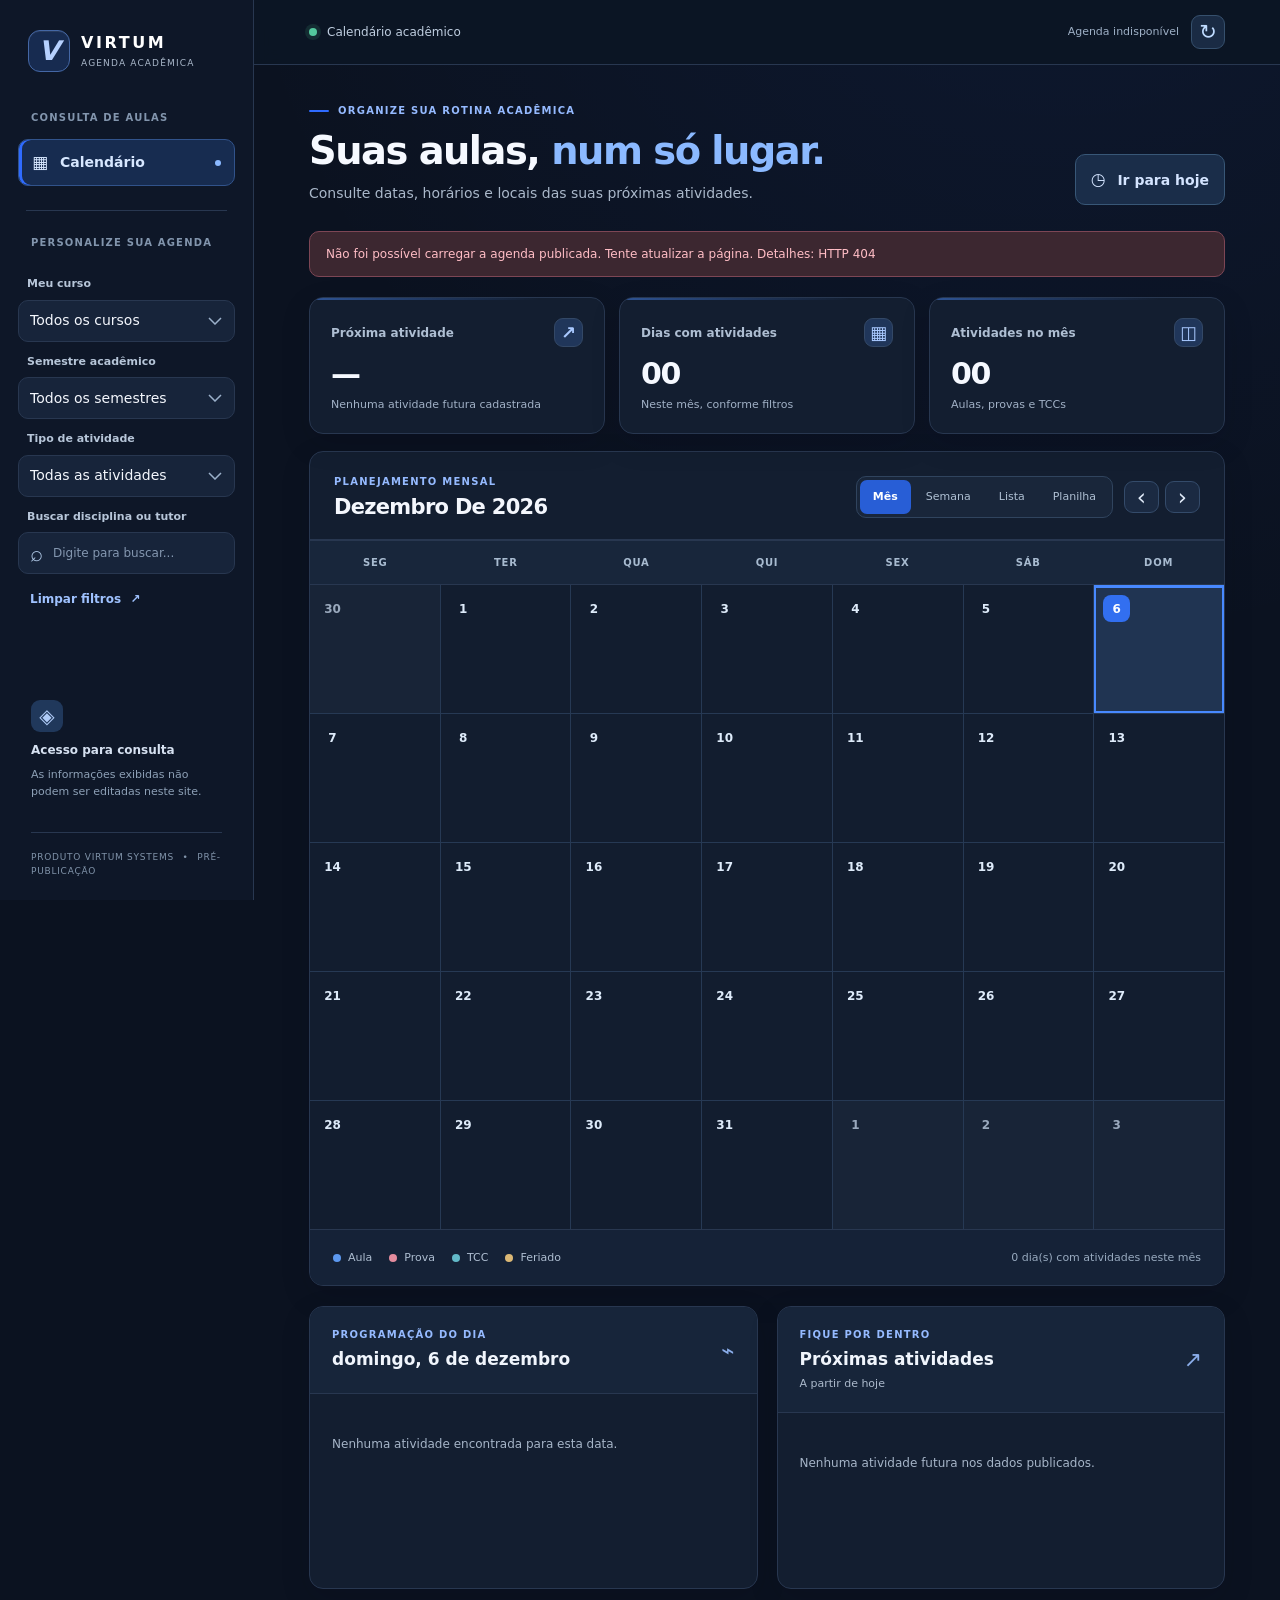
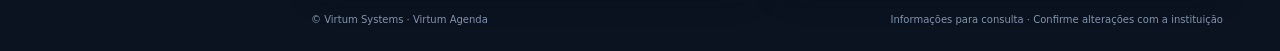
==== commit 68f3083e: "Atualização do visual" ====
--- a/public/index.html
+++ b/public/index.html
@@ -9,6 +9,8 @@
   <link rel="stylesheet" href="assets/app.css?v=prepub-p1-20261112" />
   <script src="assets/app.js?v=prepub-p1-20261112" defer></script>
   <link rel="stylesheet" href="assets/virtum-premium-a.css?v=20261116-a1" data-virtum-fase="A" />
+  <link rel="stylesheet" href="assets/virtum-premium-b.css?v=20261116-b1" data-virtum-fase="B" />
+  <script src="assets/virtum-premium-b.js?v=20261116-b1" defer data-virtum-fase="B"></script>
 </head>
 <body>
   <div class="app-shell">
--- a/public/assets/virtum-premium-b.css
+++ b/public/assets/virtum-premium-b.css
@@ -0,0 +1,148 @@
+/*
+ * Virtum Agenda Premium | Fase B1: calendario e planilha
+ * Camada aditiva sobre app.css e virtum-premium-a.css.
+ * Nao redefine --tutor-color; mantem as cores do Virtum Academy nos dialogos.
+ */
+:root {
+  --vb-accent: var(--va-primary, #2f6bff);
+  --vb-border: var(--va-border, #283750);
+  --vb-surface: var(--va-surface, #131e30);
+  --vb-muted: var(--va-muted, #aab8ca);
+}
+
+/* Barra de navegacao: foco na leitura dos dados, nao nos efeitos. */
+.calendar-toolbar { gap: 18px; border-bottom: 1px solid var(--vb-border); }
+.calendar-toolbar h2 { line-height: 1.25; }
+.view-switch button { min-height: 34px; }
+.view-switch button[aria-pressed="true"] { font-weight: 730; }
+.view-switch button:focus-visible, .month-nav button:focus-visible {
+  outline: 2px solid #8bb9ff; outline-offset: 2px;
+}
+
+/* Grade mensal: cedulas equilibradas, numero e volume sempre visiveis. */
+.calendar-grid { grid-auto-rows: minmax(128px, auto); background: #263954; }
+.day { isolation: isolate; min-height: 0; padding: 10px 9px 11px; gap: 7px; }
+.day.outside { opacity: .63; }
+.day.outside:has(.event-chip) { opacity: .85; }
+.day-num { flex: none; color: #deebfa; font-variant-numeric: tabular-nums; }
+.day.today { box-shadow: inset 0 3px #4889ff; }
+.day.today.selected { box-shadow: inset 0 3px #4889ff, inset 0 0 0 2px #4889ff; }
+.day-entries { gap: 5px; }
+.event-chip {
+  min-height: 22px; padding: 4px 6px 4px 8px;
+  border-left-width: 3px; border-radius: 6px;
+  font-size: 10px; font-weight: 650; line-height: 1.35;
+  transition: background-color .15s ease, filter .15s ease;
+}
+.day .event-chip[data-disciplina-id] { cursor: pointer; }
+.day .event-chip[data-disciplina-id]:hover { filter: brightness(1.15); }
+.more-chip {
+  display: inline-flex; align-items: center; align-self: flex-start;
+  border: 1px solid #3c5d88; background: #1a3554;
+  color: #c5dfff; padding: 4px 7px; border-radius: 6px;
+  font-size: 10px; font-weight: 720; line-height: 1.25;
+}
+.va-day-count {
+  position: absolute; right: 9px; top: 12px;
+  display: grid; place-items: center; min-width: 22px; height: 20px;
+  padding-inline: 4px; border: 1px solid #315376;
+  background: #1c3450; color: #bfd8f7; border-radius: 7px;
+  font-size: 10px; font-weight: 750; font-variant-numeric: tabular-nums;
+}
+.day.selected .va-day-count { background: #255098; color: #fff; border-color: #4e8af9; }
+.calendar-footer { padding-block: 14px; }
+#month-info { font-size: 11px; }
+
+/* Semana/lista: variacao de superficie para separar rapidamente dias e eventos. */
+.week-container { grid-template-columns: repeat(2, minmax(0,1fr)); gap: 13px; padding: 19px; }
+.week-day { border-radius: 12px; overflow: hidden; }
+.week-day-head { padding-block: 14px; }
+.week-day .item { padding: 13px 5px; }
+.list-date { font-size: 12px; font-weight: 760; letter-spacing: .1px; }
+.list-container .item { transition: background-color .15s ease; }
+.list-container .item:hover { background: #1a2c45; }
+
+/* Planilha: primeira coluna fixa, separacao entre dias, chips sem ruido visual. */
+.sheet-container { background: var(--vb-surface); padding-bottom: 0; }
+.sheet-intro {
+  background: #15243a; border-bottom: 1px solid #2a415e;
+  padding: 17px 23px; gap: 12px 22px;
+}
+.sheet-intro strong { color: #f3f8ff; font-size: 14px; }
+.sheet-intro span { color: #b1c4de; }
+.sheet-scroll { max-height: min(66vh, 730px); overflow: auto; overscroll-behavior: contain; }
+.sheet-table {
+  table-layout: auto; width: max(100%, 1240px);
+  min-width: 1240px; line-height: 1.5; font-size: 12px;
+}
+.sheet-table th {
+  top: 0; z-index: 3; background: #203451; border-bottom: 1px solid #416082;
+  color: #cbdff7; padding: 15px 13px; letter-spacing: .25px;
+  white-space: nowrap; font-size: 11px;
+}
+.sheet-table td { padding: 13px 13px; border-bottom: 1px solid #293b50; color: #d0deee; }
+.sheet-table th:first-child, .sheet-table td:first-child {
+  position: sticky; left: 0; width: 93px; min-width: 93px; max-width: 93px;
+}
+.sheet-table th:first-child { z-index: 5; background: #203451; }
+.sheet-table td:first-child {
+  z-index: 1; background: #152339; color: #d9eaff;
+  box-shadow: 1px 0 #2c4462;
+}
+.sheet-table tbody tr:nth-child(even) td:first-child { background: #192b43; }
+.sheet-table tbody tr:hover td, .sheet-table tbody tr:focus-within td { background: #213c5e; }
+.sheet-table tbody tr:hover td:first-child, .sheet-table tbody tr:focus-within td:first-child { background: #244268; }
+.sheet-table tr.va-day-group-start td { border-top: 2px solid #466184; }
+.sheet-table .sheet-main { font-weight: 710; min-width: 235px; }
+.sheet-table [data-disciplina-id] .sheet-main { cursor: pointer; }
+.sheet-table .sheet-main:hover { color: #c0dcff; }
+.va-sheet-date { display: inline-flex; font-weight: 770; color: #ddecff; font-size: 12px; }
+.va-type-chip {
+  display: inline-flex; align-items: center; padding: 3px 9px;
+  font-size: 11px; font-weight: 750; border-radius: 6px;
+  border: 1px solid #3b638a; color: #c7e3ff; background: #1e3c5e;
+}
+.va-type-prova { background: #462b39; color: #ffd1da; border-color: #895063; }
+.va-type-tcc { background: #1e414c; color: #b9ebf4; border-color: #3d7382; }
+.sheet-table tr.sheet-holiday td { color: #f2d7a0; }
+.sheet-table tr.sheet-holiday td:first-child { background: #383321; }
+.sheet-ics { padding: 7px 11px; font-weight: 700; }
+.sheet-ics:focus-visible { outline: 2px solid #8bb9ff; outline-offset: 2px; }
+
+/* Densidade opcional: afeta apenas a planilha e preserva todos os registros. */
+.va-density-control { margin-left: auto; display: flex; align-items: center; gap: 4px; padding: 3px; border: 1px solid #365171; border-radius: 9px; background: #101d30; }
+.va-density-control button {
+  color: #b4cae3; background: transparent; border: 0;
+  border-radius: 6px; font-size: 11px; font-weight: 670;
+  min-height: 30px; padding: 5px 11px;
+}
+.va-density-control button[aria-pressed="true"] { background: #285ed6; color: #fff; }
+.va-density-control button:focus-visible { outline: 2px solid #9bc5ff; outline-offset: 2px; }
+.va-sheet-compact .sheet-table td { padding-top: 7px; padding-bottom: 7px; }
+.va-sheet-compact .sheet-table th { padding-top: 10px; padding-bottom: 10px; }
+.va-sheet-compact .sheet-table { font-size: 11px; }
+.va-sheet-compact .va-type-chip { padding-block: 2px; }
+
+@media (max-width: 850px) {
+  .calendar-grid { grid-auto-rows: minmax(112px, auto); }
+  .week-container { grid-template-columns: 1fr; }
+  .sheet-intro { padding: 14px 16px; }
+}
+@media (max-width: 610px) {
+  .calendar-toolbar { padding: 15px 12px; }
+  .calendar-grid { grid-auto-rows: minmax(80px, auto); }
+  .day { padding: 5px 4px 7px; gap: 4px; }
+  .day-entries { gap: 3px; }
+  /* Mobile usa micro-indicadores da Fase A, nao textos truncados. */
+  .event-chip { width: 19px; height: 6px; min-height: 6px; padding: 0; font-size: 0; line-height: 0; border: 0; border-radius: 5px; }
+  .va-day-count { display: none; }
+  .more-chip { font-size: 9px; padding: 2px 3px; background: transparent; border: 0; max-width: 100%; }
+  .sheet-intro { align-items: flex-start; }
+  .va-density-control { margin-left: 0; }
+  .sheet-scroll { max-height: 65vh; }
+  .sheet-table th, .sheet-table td { padding-inline: 10px; }
+  .sheet-table th:first-child, .sheet-table td:first-child { min-width: 74px; width: 74px; max-width: 74px; }
+}
+@media (prefers-reduced-motion: reduce) {
+  .event-chip, .list-container .item { transition: none; }
+}
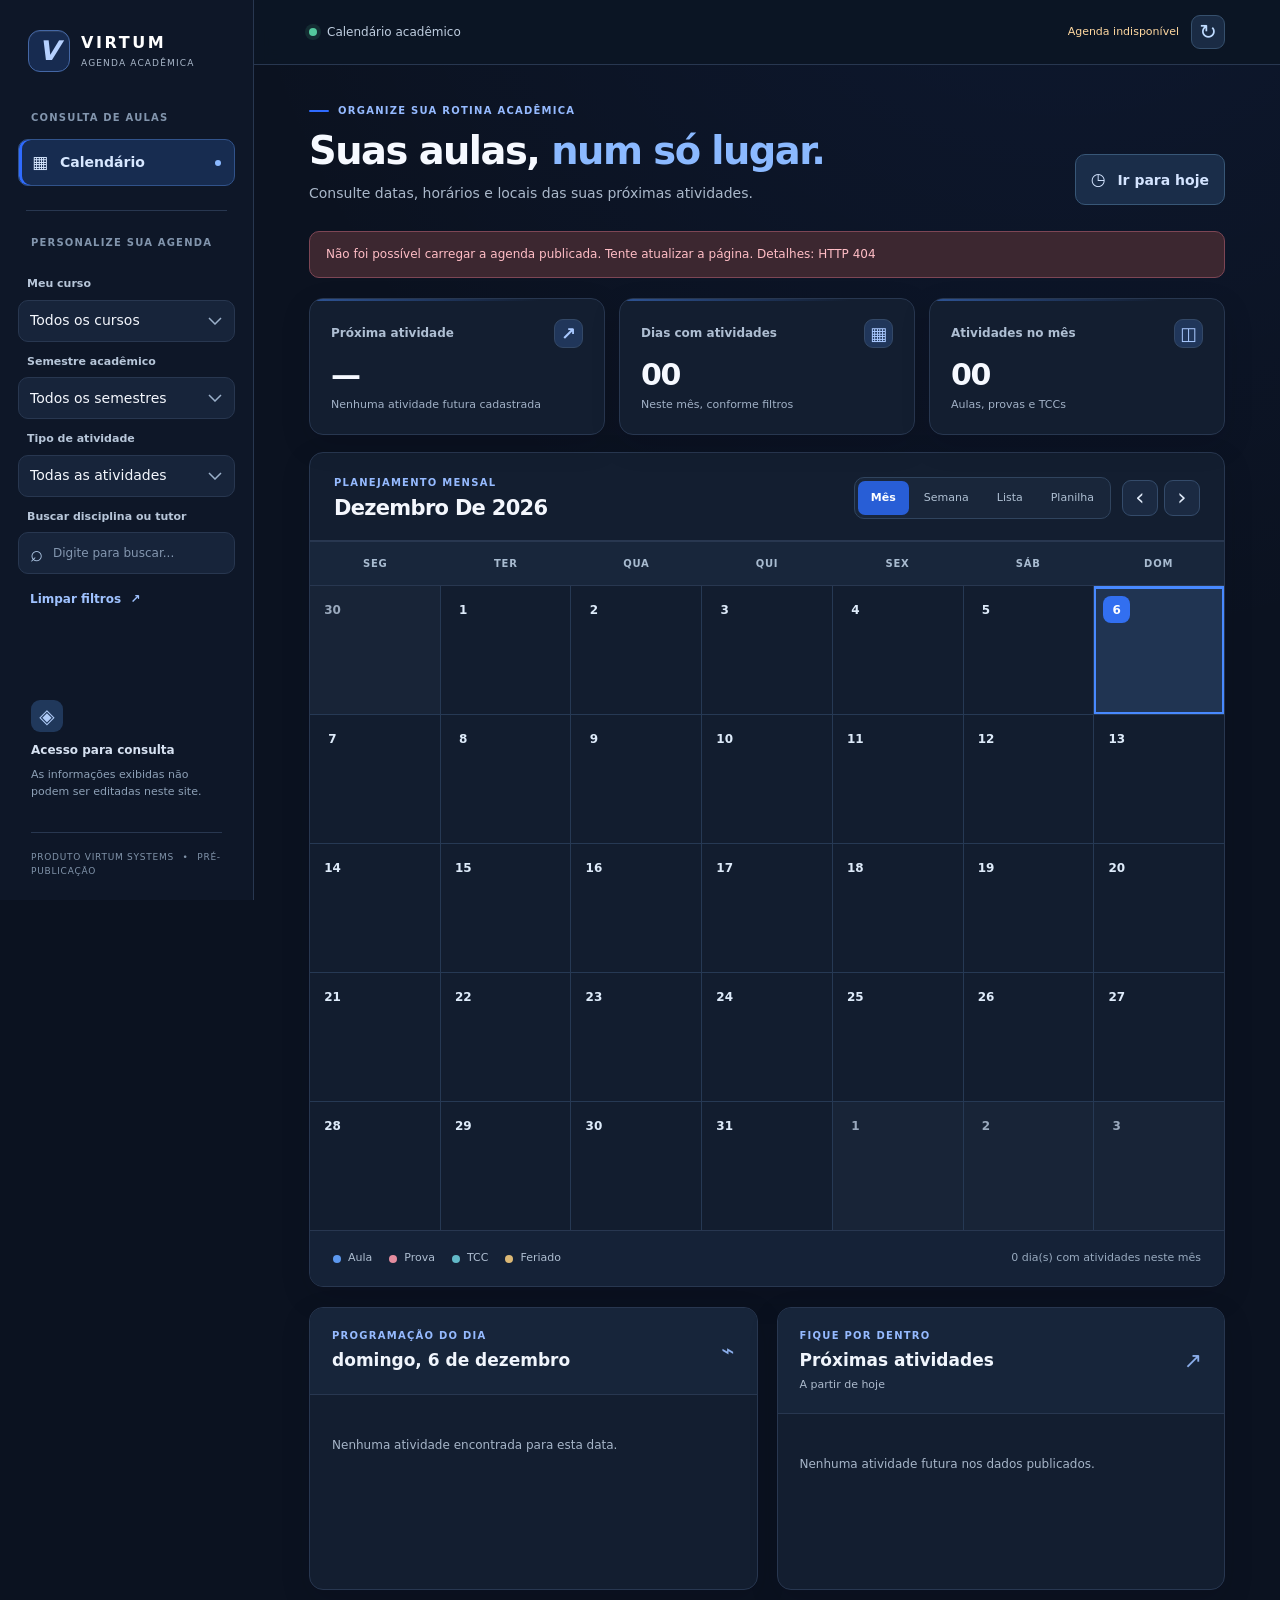
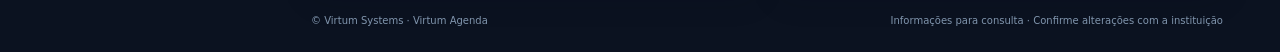
==== commit 0e174ce8: "Polimento final" ====
--- a/public/index.html
+++ b/public/index.html
@@ -11,6 +11,10 @@
   <link rel="stylesheet" href="assets/virtum-premium-a.css?v=20261116-a1" data-virtum-fase="A" />
   <link rel="stylesheet" href="assets/virtum-premium-b.css?v=20261116-b1" data-virtum-fase="B" />
   <script src="assets/virtum-premium-b.js?v=20261116-b1" defer data-virtum-fase="B"></script>
+  <link rel="stylesheet" href="assets/virtum-premium-c.css?v=20261116-c1" data-virtum-fase="C" />
+  <script src="assets/virtum-premium-c.js?v=20261116-c1" defer data-virtum-fase="C"></script>
+  <link rel="stylesheet" href="assets/virtum-premium-d.css?v=20261116-d1" data-virtum-fase="D" />
+  <script src="assets/virtum-premium-d.js?v=20261116-d1" defer data-virtum-fase="D"></script>
 </head>
 <body>
   <div class="app-shell">
--- a/public/assets/virtum-premium-c.css
+++ b/public/assets/virtum-premium-c.css
@@ -0,0 +1,126 @@
+/* VIRTUM AGENDA PREMIUM | FASE C1 — Janelas de disciplinas e atividades do dia
+ * Visual e filtros progressivos, sem alterar dados, API ou cores de tutores.
+ */
+:root {
+  --vc-panel: #101b2d;
+  --vc-border: #314462;
+  --vc-accent: var(--va-primary, #2f6bff);
+  --vc-muted: #a8bdd5;
+}
+.va-premium-dialog {
+  color: #eef5ff;
+  width: min(920px, calc(100vw - 40px));
+  max-height: min(90dvh, 920px);
+  background: #0f192a;
+  border: 1px solid #3a5276;
+  border-radius: 18px;
+  box-shadow: 0 28px 90px rgba(1, 6, 18, .74);
+  overscroll-behavior: contain;
+  overflow-x: hidden;
+}
+.va-premium-dialog::backdrop { background: rgba(3, 8, 20, .82); backdrop-filter: blur(7px); }
+.va-premium-dialog .disciplina-head {
+  align-items: flex-start;
+  gap: 20px;
+  padding: 27px 30px 24px;
+  background: linear-gradient(114deg, #162943, #111d30 72%);
+  border-bottom: 1px solid #2b4565;
+}
+.va-premium-dialog .disciplina-head > div { min-width: 0; }
+.va-premium-dialog .disciplina-eyebrow {
+  color: #89b4ff; font-size: 10px; letter-spacing: 1.8px; margin-bottom: 13px;
+}
+.va-premium-dialog .disciplina-head h2 {
+  font-size: clamp(19px, 2.35vw, 29px); line-height: 1.25;
+  letter-spacing: -.6px; margin: 0 0 9px; color: #f4f8ff;
+  overflow-wrap: anywhere; max-width: 770px;
+}
+.va-premium-dialog .disciplina-head .muted { color: #a9bdd3; font-size: 12px; line-height: 1.6; margin: 0; }
+.va-premium-dialog .disciplina-close {
+  display: grid; place-items: center; flex: none;
+  width: 39px; height: 39px; border-radius: 10px;
+  border: 1px solid #4c6484; background: #20324d; color: #ebf3ff;
+  font-size: 17px; transition: background .15s ease;
+}
+.va-premium-dialog .disciplina-close:hover { background: #2c4770; }
+.va-premium-dialog .disciplina-toolbar {
+  background: #142238; border-color: #2b3f59;
+  padding: 12px 30px; color: #b5c8df; font-size: 11px;
+  align-items: center;
+}
+.va-premium-dialog .disciplina-toolbar select { background: #172c48; color: #e9f2ff; border: 1px solid #415d7e; border-radius: 8px; min-height: 34px; }
+.va-premium-dialog .vc-controls {
+  padding: 20px 30px 19px; border-bottom: 1px solid #2c4059;
+  background: #111d2f; display: grid; gap: 14px;
+}
+.va-premium-dialog .vc-overview { display: flex; align-items: baseline; flex-wrap: wrap; gap: 7px; color: #abc2da; }
+.va-premium-dialog .vc-overview-value { font-size: 24px; line-height: 1; letter-spacing: -.5px; font-weight: 800; color: #f2f7ff; }
+.va-premium-dialog .vc-overview-label { font-size: 12px; color: #adbed2; }
+.va-premium-dialog .vc-overview-tutors { font-size: 11px; margin-left: auto; color: #bcd5f5; border: 1px solid #385676; background: #1c324f; border-radius: 7px; padding: 4px 9px; }
+.va-premium-dialog .vc-controls-row { display: grid; grid-template-columns: minmax(0, 1fr) minmax(175px, .44fr); gap: 12px; }
+#dia-dialog.va-premium-dialog .vc-controls-row { grid-template-columns: 1fr; }
+.va-premium-dialog .vc-field { display: grid; gap: 7px; min-width: 0; }
+.va-premium-dialog .vc-field-label { text-transform: uppercase; font-size: 10px; letter-spacing: 1.05px; color: #91aac7; font-weight: 740; }
+.va-premium-dialog :is(.vc-search, .vc-tutor-select) {
+  box-sizing: border-box; width: 100%; min-height: 41px; padding: 10px 12px;
+  border-radius: 9px; border: 1px solid #3a5476; background: #182942;
+  color: #f4f8ff; font: inherit; font-size: 12px;
+}
+.va-premium-dialog .vc-search::placeholder { color: #91a5bd; }
+.va-premium-dialog :is(input, select, button):focus-visible { outline: 2px solid #8bb9ff; outline-offset: 3px; }
+.va-premium-dialog .vc-type-row { display: flex; flex-wrap: wrap; gap: 7px; }
+.va-premium-dialog .vc-type-button {
+  min-height: 32px; color: #b3c7e2; background: #1a2a41;
+  border: 1px solid #364c66; border-radius: 8px;
+  padding: 6px 13px; font-size: 11px; font-weight: 700;
+}
+.va-premium-dialog .vc-type-button:hover { color: #f0f6ff; background: #254064; }
+.va-premium-dialog .vc-type-button[aria-pressed="true"] { background: #285ed6; border-color: #497ff1; color: #fff; }
+.va-premium-dialog .vc-results { display: flex; align-items: center; gap: 12px; min-height: 18px; font-size: 11px; color: #a7bad0; }
+.va-premium-dialog .vc-reset { margin-left: auto; background: transparent; border: none; color: #9fc6ff; font-weight: 720; padding: 3px 0; cursor: pointer; }
+.va-premium-dialog .vc-reset:hover { color: #d7eaff; text-decoration: underline; }
+.va-premium-dialog .disciplina-aulas {
+  display: grid; gap: 10px; padding: 20px 30px 28px;
+  overflow: visible; background: #0f192a;
+}
+.va-premium-dialog .disciplina-aula {
+  background: #19283e; border: 1px solid #324760;
+  border-left: 5px solid var(--tutor-color, #6985a6);
+  border-radius: 11px; padding: 16px 18px;
+  transition: border-color .15s ease, background-color .15s ease;
+}
+.va-premium-dialog .disciplina-aula:hover { background: #1c304c; border-color: #496583; border-left-color: var(--tutor-color, #6985a6); }
+.va-premium-dialog .disciplina-aula[hidden] { display: none !important; }
+.va-premium-dialog .disciplina-aula-top { align-items: center; font-size: 13px; color: #edf4fd; }
+.va-premium-dialog .disciplina-aula-top strong { font-size: 14px; font-weight: 740; line-height: 1.45; }
+.va-premium-dialog .disciplina-aula-top span {
+  color: #a8c9f4; font-variant-numeric: tabular-nums;
+  border: 1px solid #354d68; border-radius: 7px;
+  padding: 4px 8px; background: #182b44; font-size: 11px;
+}
+.va-premium-dialog .disciplina-aula-desc { margin-top: 10px; font-size: 12px; color: #aebed1; line-height: 1.6; }
+.va-premium-dialog .disciplina-tutor { color: #d8e7f9; font-size: 12px; font-weight: 650; gap: 10px; margin-top: 11px; }
+.va-premium-dialog .disciplina-cor { height: 11px; width: 11px; box-shadow: 0 0 0 3px rgba(255,255,255,.05); }
+.va-premium-dialog .vc-empty { margin: 4px 30px 26px; padding: 24px; background: #172841; border: 1px dashed #486283; border-radius: 10px; text-align: center; color: #c4d7eb; }
+.va-premium-dialog .vc-empty strong { color: #eff6ff; font-size: 14px; }
+.va-premium-dialog .vc-empty p { font-size: 12px; }
+.va-premium-dialog .vc-empty[hidden] { display: none !important; }
+@media(max-width: 720px) {
+  .va-premium-dialog { width: calc(100vw - 24px); max-height: 93dvh; border-radius: 14px; }
+  .va-premium-dialog .disciplina-head { padding: 20px 18px 18px; }
+  .va-premium-dialog .disciplina-toolbar { padding: 10px 18px; }
+  .va-premium-dialog .vc-controls { padding: 16px 18px; }
+  .va-premium-dialog .vc-controls-row { grid-template-columns: 1fr; }
+  .va-premium-dialog .disciplina-aulas { padding: 17px 18px 22px; gap: 9px; }
+  .va-premium-dialog .vc-empty { margin: 0 18px 20px; }
+  .va-premium-dialog .disciplina-aula { padding: 14px 13px; }
+}
+@media(max-width: 420px) {
+  .va-premium-dialog .disciplina-head h2 { font-size: 19px; }
+  .va-premium-dialog .disciplina-aula-top { align-items: flex-start; }
+  .va-premium-dialog .disciplina-aula-top span { margin-left: 0; }
+  .va-premium-dialog .vc-overview-tutors { margin-left: 0; }
+}
+@media(prefers-reduced-motion: reduce) {
+  .va-premium-dialog .disciplina-aula, .va-premium-dialog .disciplina-close { transition: none; }
+}
--- a/public/assets/virtum-premium-d.css
+++ b/public/assets/virtum-premium-d.css
@@ -0,0 +1,172 @@
+/* VIRTUM AGENDA PREMIUM | FASE D1 — Polimento final
+ * Camada visual aditiva apos A/B/C. Sem mudancas na exportacao, API ou dados.
+ */
+:root {
+  --vd-focus: #b0d1ff;
+  --vd-touch: 42px;
+  --vd-muted: #b7c7d9;
+}
+html { scroll-padding-top: 88px; }
+body { min-width: 320px; }
+body, .app-shell, .main, .content, .calendar-card, .calendar-toolbar, .calendar-controls { min-width: 0; }
+:where(button, input, select, a, [role="button"], [tabindex="0"]):focus-visible {
+  outline: 3px solid var(--vd-focus);
+  outline-offset: 3px;
+}
+/* Navegacao por teclado sem obstruir a interface. */
+.va-skip-link {
+  position: fixed; left: 16px; top: -90px; z-index: 10000;
+  display: inline-flex; align-items: center; min-height: 44px;
+  padding: 11px 16px; border: 2px solid var(--vd-focus);
+  border-radius: 10px; background: #eaf3ff; color: #142c55;
+  font-size: 14px; font-weight: 780; text-decoration: none;
+  box-shadow: 0 10px 28px #0005;
+}
+.va-skip-link:focus { top: 12px; }
+.main { scroll-margin-top: 70px; }
+
+/* Estados e informacoes, sem alterar a origem do status. */
+.topbar-right { display: flex; align-items: center; justify-content: flex-end; gap: 12px; min-width: 0; }
+#atualizacao { display: inline-block; max-width: min(38vw, 450px); overflow-wrap: anywhere; line-height: 1.4; }
+#atualizacao.va-status-warning { color: #ffd8a0; }
+.refresh-btn:disabled { opacity: .65; cursor: progress; }
+.live-indicator { flex: none; }
+.demo-banner, .offline-banner, .error-banner { line-height: 1.55; overflow-wrap: anywhere; }
+
+/* Consistencia de cliques e densidade informacional. */
+.view-switch { align-items: center; }
+.view-switch button { white-space: nowrap; }
+.month-nav button { min-width: 36px; min-height: 36px; }
+.today-btn, .refresh-btn, .item-action, .clear-filters { touch-action: manipulation; }
+.item-action { min-width: 36px; min-height: 36px; }
+#calendar-container, #week-container, #list-container, #sheet-container { min-width: 0; }
+.day, .week-day, .item, .disciplina-aula, .details-panel, .upcoming-panel { min-width: 0; }
+.day .event-chip, .item-title, .item-meta, .disciplina-aula, .sheet-table td { overflow-wrap: anywhere; }
+.day .event-chip[data-disciplina-id], .item[data-disciplina-id] { transition: background-color .12s ease, outline-color .12s ease; }
+.day .event-chip[data-disciplina-id]:focus-visible { outline-offset: 2px; }
+.sheet-scroll { scroll-behavior: auto; }
+.sheet-table { font-variant-numeric: tabular-nums; }
+.sheet-table tbody tr:focus-within { outline: 1px solid #5e9bfa; outline-offset: -1px; }
+.calendar-footer { flex-wrap: wrap; gap: 12px; }
+.stat-value { font-variant-numeric: tabular-nums; }
+.footer { gap: 12px; flex-wrap: wrap; }
+
+/* Modal legivel, com controles e area rolavel em qualquer resolucao. */
+.va-premium-dialog {
+  box-sizing: border-box;
+  max-height: min(92dvh, 940px);
+  scrollbar-width: thin;
+  scrollbar-color: #5376a0 #142239;
+}
+.va-premium-dialog .disciplina-head { position: relative; }
+.va-premium-dialog .disciplina-close { min-width: var(--vd-touch); min-height: var(--vd-touch); }
+.va-premium-dialog :is(.vc-type-button, .vc-reset) { min-height: 36px; }
+.va-premium-dialog :is(.vc-search, .vc-tutor-select, #dia-tutor-filtro) { min-height: 42px; }
+.va-premium-dialog .disciplina-aula-top { min-width: 0; }
+.va-premium-dialog .disciplina-aula-top strong { overflow-wrap: anywhere; }
+.va-premium-dialog .disciplina-aula-desc { overflow-wrap: anywhere; }
+
+/* Controle de filtros no mobile: apenas a interface; valores continuam intactos. */
+.va-mobile-filter-toggle {
+  display: none; border: 1px solid #4d73a0; border-radius: 10px;
+  background: #203657; color: #e3f0ff; padding: 12px 16px;
+  font-size: 13px; font-weight: 750; cursor: pointer;
+  align-items: center; justify-content: space-between; gap: 12px;
+  min-height: 44px;
+}
+.va-filter-count {
+  display: inline-flex; align-items: center; justify-content: center;
+  min-width: 23px; min-height: 23px; padding: 2px 6px;
+  border-radius: 7px; border: 1px solid #6489bd;
+  background: #314f78; color: #fff; font-size: 11px;
+}
+.va-mobile-filter-toggle .va-filter-chevron { transition: transform .18s ease; }
+.sidebar[data-va-filters="open"] .va-filter-chevron { transform: rotate(180deg); }
+.sidebar .field-select, .sidebar .search-wrap { min-width: 0; }
+
+@media (max-width: 1060px) and (min-width: 851px) {
+  .sidebar { width: 222px; flex-basis: 222px; }
+  .content { padding-left: 18px; padding-right: 18px; }
+  .calendar-toolbar { flex-wrap: wrap; }
+  .calendar-controls { width: 100%; justify-content: space-between; }
+}
+@media (max-width: 850px) {
+  .sidebar { grid-template-columns: repeat(4, minmax(0, 1fr)); gap: 10px; }
+  .sidebar .brand { grid-column: 1 / -1; }
+  .va-mobile-filter-toggle { display: flex; grid-column: 1 / -1; width: 100%; }
+  /* So recolhe os filtros quando o JS confirmou a instalacao do controle. */
+  .sidebar[data-va-filters="closed"] > :is(.field-select, .search-wrap) { display: none; }
+  .sidebar[data-va-filters="open"] > :is(.field-select, .search-wrap) { display: block; }
+  .sidebar[data-va-filters="open"] > .search-wrap { display: flex; }
+  .sidebar[data-va-filters="open"] > .clear-filters { display: inline-flex; grid-column: 1 / -1; justify-self: start; }
+  .sidebar[data-va-filters="closed"] > .clear-filters { display: none; }
+  .topbar { gap: 10px; }
+  .intro { gap: 15px; }
+  .stat { height: auto; }
+  .calendar-toolbar { flex-wrap: wrap; }
+  .calendar-controls { flex-wrap: wrap; }
+  .sheet-scroll { scrollbar-width: thin; }
+  .va-premium-dialog .vc-type-row { gap: 8px; }
+}
+@media (max-width: 610px) {
+  .sidebar { grid-template-columns: repeat(2, minmax(0,1fr)); }
+  .topbar { height: auto; min-height: 58px; padding-block: 10px; }
+  .topbar > span:first-child { flex: none; white-space: nowrap; font-size: 11px; }
+  .topbar-right { margin-left: auto; gap: 7px; }
+  #atualizacao { max-width: 44vw; font-size: 10px; text-align: right; }
+  .refresh-btn { min-width: 36px; min-height: 36px; }
+  .content { padding-inline: 12px; }
+  .intro { flex-wrap: wrap; }
+  .intro h1 { line-height: 1.15; }
+  .today-btn { min-height: 40px; }
+  .stats { gap: 9px; }
+  .stat { min-width: 0; }
+  .stat-title { line-height: 1.35; }
+  .stat-sub, .stat-value { overflow-wrap: anywhere; }
+  .calendar-toolbar { gap: 12px; }
+  .calendar-controls { width: 100%; gap: 9px; }
+  .view-switch { width: 100%; display: grid; grid-template-columns: repeat(4, minmax(0, 1fr)); }
+  .view-switch button { padding-inline: 2px; font-size: 11px; min-height: 38px; }
+  .month-nav { margin-left: auto; }
+  .month-nav button { min-width: 40px; min-height: 40px; }
+  .weekdays span { padding-block: 11px; }
+  .calendar-grid { grid-auto-rows: minmax(78px, auto); }
+  .day { min-width: 0; }
+  .calendar-footer { padding-inline: 12px; }
+  .legend { gap: 10px; }
+  .va-premium-dialog { width: calc(100vw - 16px); max-height: 96dvh; border-radius: 12px; }
+  .va-premium-dialog .disciplina-head { padding: 17px 14px; gap: 10px; }
+  .va-premium-dialog .disciplina-close { width: 44px; height: 44px; }
+  .va-premium-dialog .disciplina-toolbar { padding: 11px 14px; }
+  .va-premium-dialog .vc-controls { padding: 14px; gap: 12px; }
+  .va-premium-dialog .disciplina-aulas { padding: 14px; }
+  .va-premium-dialog .disciplina-aula { padding: 12px; }
+  .va-premium-dialog .vc-type-button { flex: 1 1 auto; min-height: 39px; }
+  .va-premium-dialog .vc-overview { gap: 6px; }
+  .va-premium-dialog .vc-overview-tutors { margin-left: 0; }
+  .va-premium-dialog .vc-empty { margin-inline: 14px; }
+  .sheet-intro { gap: 10px; }
+  .va-density-control { margin-left: 0; }
+  .va-density-control button { min-height: 36px; }
+}
+@media (max-width: 380px) {
+  .content { padding-inline: 9px; }
+  .sidebar { padding-inline: 10px; }
+  .stat { padding-inline: 9px; }
+  .stat-value { font-size: 21px; }
+  .topbar > span:first-child { font-size: 10px; }
+  #atualizacao { font-size: 9px; }
+  .calendar-toolbar { padding-inline: 10px; }
+  .view-switch button { font-size: 10px; }
+  .va-premium-dialog .vc-results { flex-wrap: wrap; }
+}
+@media (prefers-reduced-motion: reduce) {
+  html { scroll-behavior: auto; }
+  .va-mobile-filter-toggle .va-filter-chevron { transition: none; }
+  .day .event-chip[data-disciplina-id], .item[data-disciplina-id] { transition: none; }
+}
+@media (forced-colors: active) {
+  .day.selected, .day.today { outline: 2px solid Highlight; outline-offset: -2px; }
+  .va-mobile-filter-toggle[aria-expanded="true"] { outline: 1px solid Highlight; }
+  .va-premium-dialog .disciplina-aula { border-left-color: Highlight; }
+}
